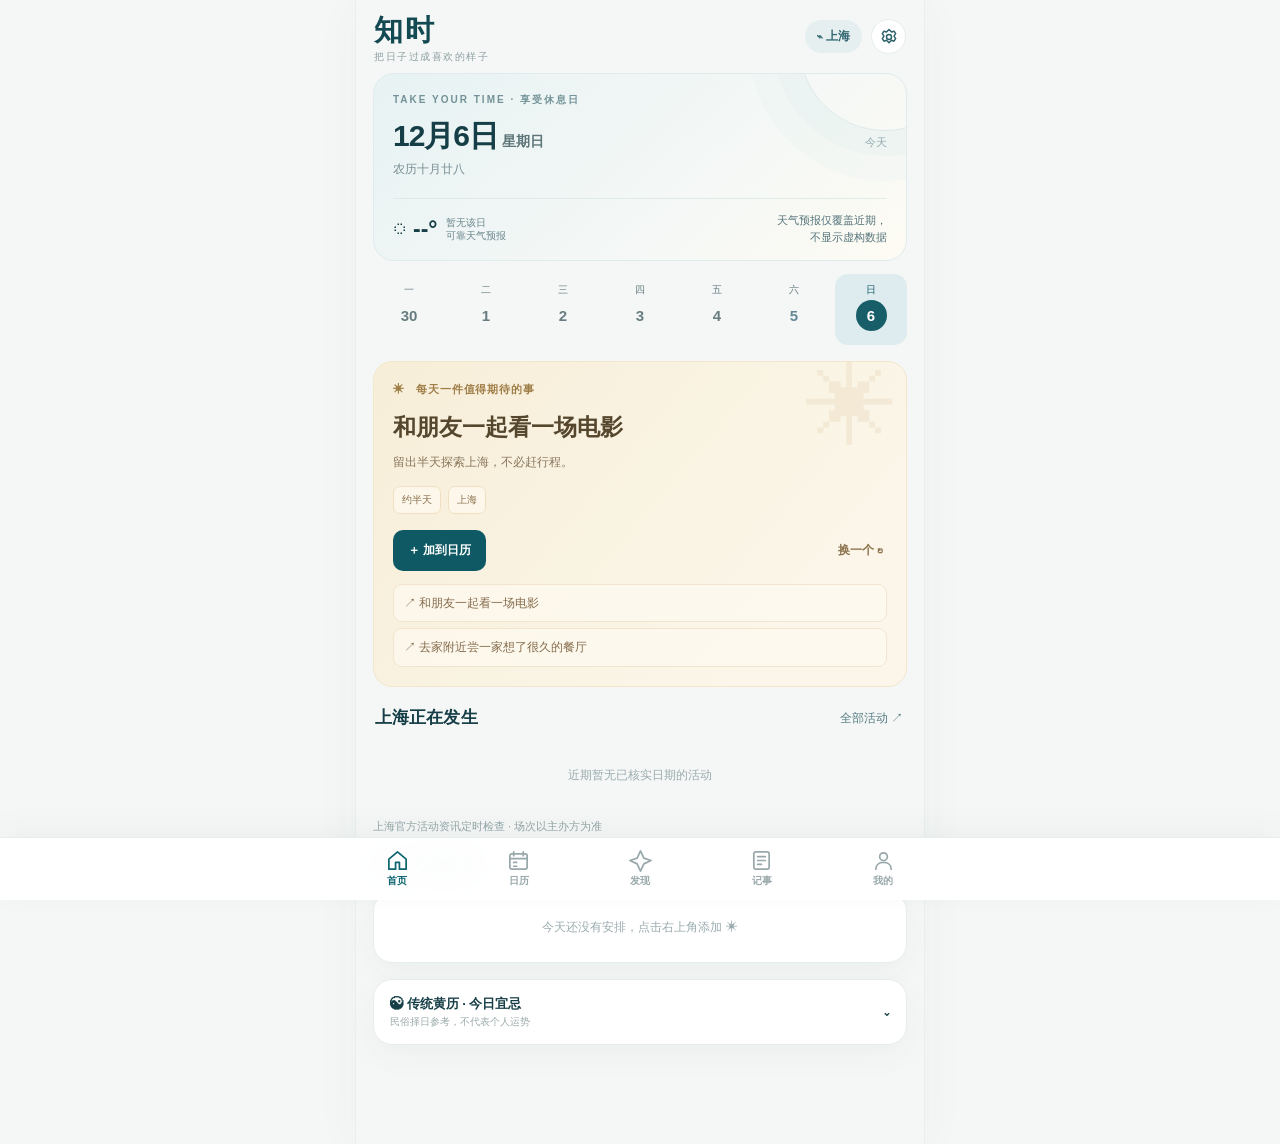
==== site/app.html @ 6d143d43 "feat: launch mobile-first ZhiShi PWA with icon, tabs and Xiaohongshu entry" ====
<!doctype html>
<html lang="zh-CN"><head>
<meta charset="UTF-8"><meta name="viewport" content="width=device-width,initial-scale=1,viewport-fit=cover">
<meta name="theme-color" content="#f5f7f6"><meta name="apple-mobile-web-app-capable" content="yes"><meta name="apple-mobile-web-app-status-bar-style" content="default">
<link rel="manifest" href="/manifest.webmanifest"><link rel="apple-touch-icon" href="/apple-touch-icon.png">
<title>知时 · 上海生活日历</title>
<style>
:root{--ink:#163e46;--sub:#60757a;--mute:#95a5a8;--page:#f5f7f6;--paper:#fff;--primary:#0e5963;--border:#e6eded;--blue:#edf4f6;--blue2:#c9e0e5;--mint:#eaf4ee;--sun:#f8efd7;--brown:#82623a;--shadow:0 10px 32px rgba(27,64,66,.045);--safe:env(safe-area-inset-bottom,0px)}
*{box-sizing:border-box}body{margin:0;background:var(--page);color:var(--ink);font:14px/1.56 -apple-system,BlinkMacSystemFont,"PingFang SC","Noto Sans CJK SC","Microsoft YaHei",sans-serif;-webkit-font-smoothing:antialiased}button,input,select,textarea{font:inherit}button{cursor:pointer}button:focus-visible,input:focus-visible,select:focus-visible{outline:2px solid #5babb4;outline-offset:3px}a{color:inherit}img{display:block;max-width:100%}.app{max-width:570px;margin:0 auto;min-height:100dvh;padding:0 17px calc(99px + var(--safe));background:var(--page)}.header{height:73px;display:flex;justify-content:space-between;align-items:center;padding:0 1px}.brand{font-family:"Songti SC","Noto Serif SC",serif;font-weight:800;font-size:29px;letter-spacing:2px;color:#134952}.tagline{color:#8b9ea0;font-size:10px;letter-spacing:1.5px;margin-top:-4px}.header-actions{display:flex;align-items:center;gap:9px}.location{background:#e6eff0;color:#316671;font-size:12px;font-weight:700;padding:7px 12px;border-radius:50px}.circle{border:1px solid var(--border);background:white;width:35px;height:35px;display:grid;place-items:center;border-radius:50%;color:#2f626b}.circle svg,.nav-item svg,.icon{width:20px;height:20px;stroke:currentColor;stroke-width:1.8;fill:none;stroke-linecap:round;stroke-linejoin:round}.screen{display:none;animation:fade .17s ease}.screen.active{display:block}@keyframes fade{from{opacity:.55;transform:translateY(4px)}to{opacity:1;transform:translateY(0)}}.section{margin-top:16px}.section-title{display:flex;justify-content:space-between;align-items:center;margin:0 2px 11px;gap:10px}.section-title h2{font-size:17px;font-weight:780;letter-spacing:.1px;margin:0}.more{border:0;background:none;color:#557c83;font-size:12px;padding:6px 2px}.card{background:var(--paper);border:1px solid var(--border);border-radius:19px;box-shadow:var(--shadow)}.intro{padding:18px 19px 14px;position:relative;overflow:hidden;background:linear-gradient(138deg,#e7f2f3,#f5f8f6 62%,#fdfbf3);border:1px solid #dfebec;border-radius:21px}.intro:before{content:'';position:absolute;width:170px;height:170px;border-radius:50%;border:1px solid #c7dde08e;right:-65px;top:-115px;box-shadow:0 0 0 25px #cfe2e329,0 0 0 50px #e0ebea38;pointer-events:none}.eyebrow{font-size:10px;letter-spacing:2px;font-weight:760;color:#729297}.date-row{display:flex;gap:12px;align-items:baseline;justify-content:space-between;margin-top:5px}.date-large{font-size:30px;letter-spacing:-1px;font-weight:790}.weekday{font-size:14px;color:#5d7579;font-weight:600}.today-flag{font-size:11px;color:#6d8791;white-space:nowrap}.lunar{color:#788e94;font-size:12px;margin-top:1px}.intro-bottom{display:flex;justify-content:space-between;align-items:center;gap:10px;margin-top:19px;padding-top:13px;border-top:1px solid #cfdee086}.weather{display:flex;gap:8px;align-items:center}.weather-icon{font-size:24px;line-height:1}.weather-number{font-size:23px;font-weight:780;line-height:1.1}.weather-meta{font-size:10px;color:#69858b;line-height:1.35}.weather-loading{color:#759199;font-size:12px}.c-note{font-size:11px;color:#55747b;text-align:right;max-width:120px}.mini-week{display:grid;grid-template-columns:repeat(7,minmax(0,1fr));gap:5px;margin-top:13px}.mini-day{background:none;border:0;padding:8px 2px;border-radius:13px;min-width:0;display:flex;align-items:center;flex-direction:column;gap:2px;color:#677d81}.mini-day span{font-size:10px}.mini-day b{font-size:15px;font-weight:650;width:31px;height:31px;display:grid;place-items:center;border-radius:50%}.mini-day i{width:4px;height:4px;background:transparent;border-radius:50%}.mini-day.rest b{color:#648897}.mini-day.has-memo i{background:#d9a769}.mini-day.on{background:#dfecef;color:#175e69}.mini-day.on b{color:white;background:#175e69}.mini-day.work b{box-shadow:inset 0 -3px #a8c6aa}.joy{background:linear-gradient(130deg,#f7eed8,#fbf6e9 78%);border:1px solid #f3e6cb;padding:19px;border-radius:19px;position:relative;overflow:hidden}.joy:after{content:'✳';position:absolute;top:-26px;right:8px;font-size:92px;color:#e5d4b658;pointer-events:none}.joy-eyebrow{display:flex;gap:7px;align-items:center;color:#9f7d47;font-weight:750;font-size:11px;letter-spacing:.8px}.joy h2{font-family:"Songti SC","Noto Serif SC",serif;font-size:23px;line-height:1.42;margin:14px 10px 7px 0;color:#55462e;position:relative;z-index:1}.joy p{color:#89765c;margin:0;line-height:1.8;font-size:12px;position:relative;z-index:1}.chips{display:flex;gap:7px;flex-wrap:wrap;margin-top:13px}.chip{font-size:10px;background:#fffaf1bd;border:1px solid #f2dfbf;color:#887049;padding:5px 8px;border-radius:7px}.joy-actions{display:flex;gap:10px;align-items:center;justify-content:space-between;margin-top:16px}.primary{background:var(--primary);color:white;font-size:12px;font-weight:700;border:0;border-radius:10px;padding:11px 15px}.text-btn{border:0;background:none;color:#8c724d;font-size:12px;font-weight:650;padding:10px 4px}.alt-list{display:grid;gap:6px;margin-top:13px}.alt-btn{width:100%;text-align:left;background:#fffaf1a9;color:#846c4c;border:1px solid #f2e5d0;border-radius:9px;padding:9px 10px;font-size:12px}.activity-inline{display:grid;gap:10px}.activity-card{background:#fff;border:1px solid var(--border);border-radius:15px;overflow:hidden;display:flex;gap:12px;min-height:124px;padding:11px;box-shadow:var(--shadow)}.activity-art{width:112px;min-height:116px;flex:none;border-radius:11px;overflow:hidden;display:flex;flex-direction:column;justify-content:space-between;padding:10px;color:white;position:relative;background:#377680}.activity-art:before{content:'';position:absolute;border-radius:50%;width:116px;height:116px;border:1px solid #ffffff3d;right:-52px;bottom:-53px;box-shadow:0 0 0 22px #ffffff13}.activity-art.live{background:#866e80}.activity-art.park{background:#5c8f7a}.activity-art.show{background:#6679a0}.activity-art.landmark{background:#687e89}.activity-art img{position:absolute;width:100%;height:100%;left:0;top:0;object-fit:cover}.art-icon,.art-caption{position:relative;z-index:1}.art-icon{font-size:25px}.art-caption{font-size:10px;line-height:1.3;font-weight:700;letter-spacing:.8px}.activity-content{min-width:0;flex:1;display:flex;flex-direction:column;gap:2px}.small-type{font-size:10px;font-weight:700;color:#4a8585}.activity-content h3{margin:3px 0;font-size:13px;line-height:1.43;font-weight:760;display:-webkit-box;-webkit-line-clamp:2;-webkit-box-orient:vertical;overflow:hidden}.activity-content p{margin:0;font-size:10.5px;color:#92a0a3}.act-links{display:flex;gap:6px;flex-wrap:wrap;margin-top:auto;padding-top:7px}.act-links a,.act-links button{font-size:10px;border-radius:7px;padding:5px 7px;background:#eef4f5;color:#3e747e;text-decoration:none;border:0;font-weight:650}.act-links a.xhs{background:#fff0ed;color:#aa665b}.act-links button.add{background:#e7f1e9;color:#426d52}.quiet{color:#98a7aa;font-size:11px;line-height:1.65}.todo-row{display:flex;gap:11px;align-items:center;border-bottom:1px solid #f0f2f1;padding:12px 0}.todo-row:last-child{border-bottom:0}.check{width:21px;height:21px;border:1px solid #c6d9dc;border-radius:7px;background:white;display:grid;place-items:center;color:white;flex:none}.check.checked{background:#1b7376;border-color:#1b7376}.todo-main{flex:1;min-width:0}.todo-main strong{font-size:13px;font-weight:660;display:block}.todo-main .done{text-decoration:line-through;color:#a4b0af}.todo-main small{font-size:11px;color:#9dacad}.delete{border:none;background:transparent;color:#a9b6b9;font-size:18px;padding:4px}.todo-box{padding:4px 16px}.empty{font-size:12px;color:#9aabae;text-align:center;padding:21px 8px}.tiny-foot{font-size:11px;color:#94a5a7;margin:12px 0 3px}.almanac{padding:14px 16px}.almanac summary{list-style:none;cursor:pointer;font-size:13px;font-weight:700;display:flex;align-items:center;justify-content:space-between}.almanac summary::-webkit-details-marker{display:none}.almanac small{display:block;font-size:10px;color:#9caaaa;font-weight:400}.almanac-body{padding-top:13px;border-top:1px solid #eaf0ee;margin-top:12px}.almanac-grid{display:grid;grid-template-columns:1fr 1fr;gap:9px}.almanac-cell{padding:12px;background:#edf4ee;border-radius:11px;min-width:0}.almanac-cell.avoid{background:#f4f2ef}.almanac-cell b{font-size:12px}.almanac-cell p{font-size:11px;line-height:1.7;margin:6px 0 0}.page-title{font-size:25px;font-weight:800;margin:13px 2px 3px;letter-spacing:-.8px}.page-sub{font-size:12px;color:#91a4a6;margin:0 2px 18px}.month-tools{display:flex;align-items:center;justify-content:space-between;padding:17px}.month-tools strong{font-size:18px}.arrow-group{display:flex;gap:8px}.soft-btn{border:1px solid #deeaeb;background:#f3f8f8;color:#547b82;padding:8px 12px;border-radius:9px}.week-labels,.month-days{display:grid;grid-template-columns:repeat(7,minmax(0,1fr));gap:5px}.week-labels{padding:4px 13px 8px}.week-labels span{text-align:center;color:#a4b4b5;font-size:11px}.month-days{padding:4px 12px 15px}.month-day{border:0;min-width:0;min-height:66px;border-radius:10px;background:#f8faf9;padding:5px 0 6px;text-align:center;color:#4b6b70;display:flex;align-items:center;flex-direction:column;gap:2px;position:relative}.month-day.muted{opacity:.3}.month-day.rest{background:#eaf1f4}.month-day.work{background:#eaf4eb}.month-day.today{box-shadow:inset 0 0 0 1.5px #5ca0a4}.month-day.selected{background:#205f6b;color:white}.month-day b{font-weight:740;font-size:15px}.month-day small{font-size:8px;max-width:100%;overflow:hidden;white-space:nowrap;text-overflow:ellipsis;padding:0 2px}.month-day i{position:absolute;bottom:3px;height:3px;width:17px;border-radius:4px;background:transparent}.month-day.has-memo i{background:#e2ac65}.month-day.rest i:not(.has-memo i){background:#a6cbd6}.month-day.work i:not(.has-memo i){background:#abd3b1}.month-day em{font-style:normal;position:absolute;right:4px;top:3px;font-size:7px;font-weight:780;color:#7e9aa1}.month-day.selected em{color:white}.date-details{padding:16px}.date-details h3{margin:0 0 4px;font-size:17px}.date-details p{font-size:11px;color:#8fa0a4;margin:0}.filters{display:flex;gap:7px;overflow-x:auto;scrollbar-width:none;margin:13px -17px 15px;padding:0 17px}.filters::-webkit-scrollbar{display:none}.filter{white-space:nowrap;border:1px solid #e4eded;background:white;color:#7b9599;border-radius:50px;padding:8px 13px;font-size:12px}.filter.active{background:#175b66;border-color:#175b66;color:white}.searchbox{height:43px;background:white;border:1px solid var(--border);border-radius:12px;display:flex;align-items:center;gap:8px;padding:0 13px;color:#9aabad}.searchbox input{width:100%;border:none;outline:none;background:transparent;color:#24434b;font-size:13px}.control-row{display:flex;gap:7px;margin-top:12px}.control-row select{padding:9px;border:1px solid #e0ebed;border-radius:9px;background:white;color:#56747a;font-size:12px}.group-month{margin:21px 0 8px;font-size:12px;font-weight:750;color:#7e949a}.settings-card{padding:16px 18px;margin-top:12px}.settings-card h3{font-size:14px;margin:0 0 11px}.settings-card p{font-size:12px;color:#81979a;line-height:1.8}.field{display:block;font-size:12px;font-weight:650;margin:14px 0 7px}.input{width:100%;padding:12px 13px;background:#f8faf9;border:1px solid #e0e9e8;border-radius:10px;color:#234e57}.settings-actions{display:flex;gap:10px;flex-wrap:wrap;margin-top:14px}.secondary{background:#edf3f3;border:1px solid #dce8e8;color:#527882;border-radius:9px;padding:9px 12px;font-size:12px}.navbar{position:fixed;bottom:0;left:0;right:0;background:#fffffff2;border-top:1px solid #e5eded;backdrop-filter:blur(17px);padding:7px max(14px,calc((100vw - 570px)/2 + 15px)) calc(7px + var(--safe));display:flex;align-items:center;justify-content:space-between;z-index:15;box-shadow:0 -8px 32px #22484e0b}.nav-item{border:0;background:none;color:#99a8aa;display:flex;flex-direction:column;align-items:center;gap:1px;min-width:54px;padding:4px 2px;font-size:10px;font-weight:600}.nav-item svg{width:23px;height:23px}.nav-item.active{color:#0e6570}.fab{border:0;color:white;background:#155e69;border-radius:13px;padding:10px 14px;font-weight:650;font-size:12px}.backdrop{position:fixed;inset:0;background:#0e303654;z-index:30;display:none;align-items:flex-end;justify-content:center}.backdrop.open{display:flex}.dialog{width:min(570px,100%);max-height:92dvh;overflow:auto;background:#fff;border-radius:25px 25px 0 0;padding:19px 22px calc(25px + var(--safe));box-shadow:0 -15px 40px #11373d24}.dialog h3{margin:0;font-size:19px}.dialog-top{display:flex;justify-content:space-between;align-items:center}.dialog-top button{font-size:22px;border:0;background:none;color:#7a9499}.dialog textarea{resize:vertical;min-height:75px}.category-options{display:flex;gap:7px;flex-wrap:wrap}.category{border:1px solid #e3ebeb;background:#f5f9f9;color:#6a858a;border-radius:9px;padding:8px 10px;font-size:11px}.category.selected{background:#195e69;color:white;border-color:#195e69}.toast{position:fixed;bottom:calc(82px + var(--safe));left:50%;transform:translate(-50%,14px);background:#154f58;color:white;font-size:12px;padding:10px 15px;border-radius:100px;opacity:0;transition:.2s;z-index:40;max-width:90%;text-align:center;pointer-events:none}.toast.show{transform:translate(-50%,0);opacity:1}.hidden{display:none!important}@media(min-width:720px){.app{border-left:1px solid #e9eeee;border-right:1px solid #e9eeee;box-shadow:0 4px 45px #1a50550a}}
</style></head><body>
<div class="app">
<header class="header"><div><div class="brand">知时</div><div class="tagline">把日子过成喜欢的样子</div></div><div class="header-actions"><span class="location">⌁ 上海</span><button class="circle" id="settingsShortcut" aria-label="设置"><svg viewBox="0 0 24 24"><circle cx="12" cy="12" r="3"/><path d="M4 8l2-3 3 1 3-3 3 3 3-1 2 3-2 3 2 3-2 3-3-1-3 3-3-3-3 1-2-3 2-3z"/></svg></button></div></header>
<section class="screen active" id="screen-home">
<div class="intro"><div class="eyebrow" id="homeGreeting">SHANGHAI · TODAY</div><div class="date-row"><div><span class="date-large" id="homeDate">10月14日</span> <span class="weekday" id="homeWeekday">星期三</span></div><span class="today-flag" id="homeDateFlag">今天</span></div><div class="lunar" id="homeLunar">农历 · 节气</div><div class="intro-bottom"><div class="weather"><span class="weather-icon" id="weatherIcon">◌</span><span class="weather-number" id="weatherTemp">--°</span><span class="weather-meta" id="weatherDesc">正在获取<br>上海天气</span></div><span class="c-note" id="weatherAdvice">根据天气安排今天的小期待</span></div></div>
<div class="mini-week" id="miniWeek"></div>
<section class="section"><div class="joy"><div class="joy-eyebrow">✳ &nbsp; 每天一件值得期待的事</div><h2 id="ideaTitle">今天做一点不一样的事</h2><p id="ideaDesc">上海每天都有新鲜的生活灵感。</p><div class="chips"><span class="chip" id="ideaDuration">约1小时</span><span class="chip" id="ideaPlace">上海</span></div><div class="joy-actions"><button class="primary" id="addIdea">＋ 加到日历</button><button class="text-btn" id="rotateIdea">换一个 ↻</button></div><div class="alt-list" id="altIdeas"></div></div></section>
<section class="section"><div class="section-title"><h2>上海正在发生</h2><button class="more" data-goto="events">全部活动 ↗</button></div><div class="activity-inline" id="homeEvents"><div class="empty">活动读取中…</div></div><p class="tiny-foot" id="activityFreshness">真实活动以主办方最新公告为准</p></section>
<section class="section"><div class="section-title"><h2>这一天的安排</h2><button class="more" id="homeAddMemo">＋ 添加</button></div><div class="card todo-box" id="homeMemos"></div></section>
<section class="section"><details class="card almanac"><summary><span>☯ 传统黄历 · 今日宜忌 <small>民俗择日参考，不代表个人运势</small></span><span>⌄</span></summary><div id="homeAlmanac" class="almanac-body"></div></details></section>
</section>
<section class="screen" id="screen-calendar"><h1 class="page-title">生活月历</h1><p class="page-sub">中国农历 · 二十四节气 · 法定假日与补班</p><div class="card"><div class="month-tools"><strong id="monthTitle">2026年10月</strong><div class="arrow-group"><button class="soft-btn" id="prevMonth">‹</button><button class="soft-btn" id="currentMonth">今天</button><button class="soft-btn" id="nextMonth">›</button></div></div><div class="week-labels"><span>一</span><span>二</span><span>三</span><span>四</span><span>五</span><span>六</span><span>日</span></div><div class="month-days" id="monthDays"></div><div style="display:flex;gap:13px;padding:0 17px 15px;font-size:10px;color:#819ba0"><span>◼ 浅蓝 · 休息日</span><span>◼ 浅绿 · 补班</span><span>● 备忘</span></div></div><div class="card date-details section" id="selectedDetails"></div></section>
<section class="screen" id="screen-events"><h1 class="page-title">上海活动</h1><p class="page-sub">演出 · 展览 · 市集 · 公园 · 迪士尼 · 城市新鲜事</p><label class="searchbox"><svg class="icon" viewBox="0 0 24 24"><circle cx="11" cy="11" r="7"/><path d="m16 16 5 5"/></svg><input type="search" id="eventSearch" placeholder="搜索活动、场馆、区域"></label><div class="control-row"><select id="eventPeriod" aria-label="时间范围"><option value="upcoming">正在进行与即将开始</option><option value="month">选中月份</option><option value="all">所有已收录</option></select></div><div class="filters" id="eventFilters"></div><p class="quiet" id="eventCount"></p><div class="activity-inline" id="eventsList"></div><section class="section"><div class="section-title"><h2>上海官方活动资讯</h2><span class="quiet" id="feedTime">定时更新</span></div><p class="quiet">官方新闻是活动线索，不代表已经核实场次、开放时间或有票。</p><div class="card todo-box" id="officialLeads"></div></section></section>
<section class="screen" id="screen-notes"><h1 class="page-title">我的记事</h1><p class="page-sub">工作与生活，每一天都可以被认真记录</p><div style="display:flex;justify-content:flex-end"><button class="fab" id="noteAdd">＋ 新建备忘</button></div><div id="allNotes"></div></section>
<section class="screen" id="screen-me"><h1 class="page-title">我的知时</h1><p class="page-sub">生活偏好与私人资料仅留在这台设备</p><div class="card settings-card"><h3>个人日历</h3><p>默认上海时间。生日与备忘仅保存在当前 Web App，不会公开到 GitHub。</p><label class="field" for="birthInput">公历生日（可选）</label><input class="input" id="birthInput" type="date"><button class="secondary" id="saveBirthday" style="margin-top:12px">保存生日</button></div><div class="card settings-card"><h3>备份与恢复</h3><p>手机更换、重装 App 前请导出备忘。网页版与桌面 Web App 的本机存储可能相互独立。</p><div class="settings-actions"><button class="secondary" id="exportNotes">导出个人备份</button><button class="secondary" id="importNotesBtn">导入备份</button><input type="file" id="importNotes" accept="application/json,.json" hidden></div></div><div class="card settings-card"><h3>关于活动来源</h3><p>官方信息保持原始来源链接。小红书提供笔记直达（有已核实 URL 时）或对应关键词搜索。自动采集的官方资讯仍需核实演出场次。</p><a href="/" style="font-size:12px;color:#467b82">查看电脑端完整日历 ↗</a></div><div class="card settings-card"><h3>安装与更新</h3><p>这是已经部署的 PWA 应用。发布新版本后会自动使用新版资源；如果桌面图标还是旧的，请移除旧图标并重新添加主屏幕。</p></div></section>
</div>
<nav class="navbar" aria-label="应用底部导航"><button class="nav-item active" data-tab="home"><svg viewBox="0 0 24 24"><path d="M3 10.5 12 3l9 7.5V21h-7v-7h-4v7H3z"/></svg>首页</button><button class="nav-item" data-tab="calendar"><svg viewBox="0 0 24 24"><rect x="3" y="5" width="18" height="16" rx="2"/><path d="M7 3v4M17 3v4M3 10h18M7 14h3M7 18h3"/></svg>日历</button><button class="nav-item" data-tab="events"><svg viewBox="0 0 24 24"><path d="m12 2 3.5 7.5L23 12l-7.5 3.5L12 23l-3.5-7.5L1 12l7.5-2.5z"/></svg>发现</button><button class="nav-item" data-tab="notes"><svg viewBox="0 0 24 24"><rect x="4" y="3" width="16" height="18" rx="2"/><path d="M8 8h8M8 12h8M8 16h4"/></svg>记事</button><button class="nav-item" data-tab="me"><svg viewBox="0 0 24 24"><circle cx="12" cy="8" r="4"/><path d="M4 21c0-4 3-7 8-7s8 3 8 7"/></svg>我的</button></nav>
<div class="backdrop" id="memoBackdrop"><div class="dialog" role="dialog" aria-modal="true" aria-labelledby="memoHeading"><div class="dialog-top"><h3 id="memoHeading">为这一天做个记录</h3><button id="closeMemo" aria-label="关闭">×</button></div><form id="memoForm"><label class="field">日期</label><input class="input" id="memoDate" type="date" required><label class="field">备忘内容</label><input class="input" id="memoTitle" required maxlength="80" placeholder="比如：周末去看展"><label class="field">时间（可选）</label><input class="input" id="memoTime" type="time"><label class="field">备注（可选）</label><textarea class="input" id="memoDetail" maxlength="320" placeholder="地点、想提醒自己的事情……"></textarea><label class="field">分类颜色</label><div class="category-options" id="memoCats"></div><button class="primary" type="submit" style="width:100%;margin-top:18px">保存备忘</button></form></div></div>
<div class="toast" id="toast" role="status" aria-live="polite"></div>
<script>
'use strict';
const $=id=>document.getElementById(id), LS_KEY='zhishi-shanghai-calendar-v2',PROFILE_KEY='zhishi-shanghai-profile-v1';
const SH=()=>new Intl.DateTimeFormat('en-CA',{timeZone:'Asia/Shanghai',year:'numeric',month:'2-digit',day:'2-digit'}).format(new Date());
function nowISO(){const p=new Intl.DateTimeFormat('en-GB',{timeZone:'Asia/Shanghai',year:'numeric',month:'2-digit',day:'2-digit'}).formatToParts(new Date());let f=t=>p.find(x=>x.type===t)?.value;return `${f('year')}-${f('month')}-${f('day')}`}
const TODAY=nowISO();let selected=TODAY, month=selected.slice(0,7),tab='home';let memoCategory='life',ideaVariant=0,evtFilter='全部';let events=[],official=[],ideas=[],weatherDays={};
const getStore=(k,d)=>{try{return JSON.parse(localStorage.getItem(k)||'null')??d}catch{return d}};
let memos=getStore(LS_KEY,getStore('zhishi-shanghai-calendar-v1',[]));if(!Array.isArray(memos))memos=[];let profile=getStore(PROFILE_KEY,{birthday:''});
const pad=n=>String(n).padStart(2,'0'),parts=s=>s.split('-').map(Number),getDate=s=>new Date(s+'T12:00:00+08:00'),add=(s,n)=>{let [y,m,d]=parts(s),dt=new Date(Date.UTC(y,m-1,d+n));return `${dt.getUTCFullYear()}-${pad(dt.getUTCMonth()+1)}-${pad(dt.getUTCDate())}`},dow=s=>getDate(s).getUTCDay(),monday=s=>(dow(s)+6)%7;
const days=['日','一','二','三','四','五','六'],lunarFmt=new Intl.DateTimeFormat('zh-CN-u-ca-chinese',{month:'long',day:'numeric',timeZone:'Asia/Shanghai'});
function lunar(s){const pts=lunarFmt.formatToParts(getDate(s)),mo=pts.find(p=>p.type==='month')?.value||'',day=Number(pts.find(p=>p.type==='day')?.value||1);const c=['','一','二','三','四','五','六','七','八','九','十'];const label=day===1?mo:day<=10?'初'+c[day]:day<20?'十'+c[day-10]:day===20?'二十':day<30?'廿'+c[day-20]:'三十';return {mo,day,label,full:mo+(day<=10?'初'+c[day]:day<20?'十'+c[day-10]:day===20?'二十':day<30?'廿'+c[day-20]:'三十')}}
const terms=['小寒','大寒','立春','雨水','惊蛰','春分','清明','谷雨','立夏','小满','芒种','夏至','小暑','大暑','立秋','处暑','白露','秋分','寒露','霜降','立冬','小雪','大雪','冬至'];
const termDays=['01-05','01-20','02-04','02-18','03-05','03-20','04-05','04-20','05-05','05-21','06-05','06-21','07-07','07-23','08-07','08-23','09-07','09-23','10-08','10-23','11-07','11-22','12-07','12-22'];
const termMap=Object.fromEntries(termDays.map((d,i)=>['2026-'+d,terms[i]]));
const holidayGroups=[['元旦','2026-01-01','2026-01-03',['2026-01-04']],['春节','2026-02-15','2026-02-23',['2026-02-14','2026-02-28']],['清明','2026-04-04','2026-04-06',[]],['劳动节','2026-05-01','2026-05-05',['2026-05-09']],['端午','2026-06-19','2026-06-21',[]],['中秋','2026-09-25','2026-09-27',[]],['国庆','2026-10-01','2026-10-07',['2026-09-20','2026-10-10']]];
const holiday={};for(const [name,start,end,works] of holidayGroups){for(let i=start;i<=end;i=add(i,1))holiday[i]={kind:'休',name};for(const i of works)holiday[i]={kind:'班',name};}
function isRest(s){return holiday[s]?.kind!=='班'&&(!!holiday[s]||[0,6].includes(dow(s)))}
function dayLabel(s){const l=lunar(s);return termMap[s]||holiday[s]?.name||(l.mo==='正月'&&l.day===1?'春节':l.mo==='八月'&&l.day===15?'中秋':l.mo==='九月'&&l.day===9?'重阳':l.label)}
function tip(s){let h=holiday[s];return h?(h.kind==='班'?'调休上班 · '+h.name:'放假 · '+h.name):isRest(s)?'周末休息':'普通工作日'}
const cats={work:['工作','#6e9eb7'],life:['生活','#76a39f'],fun:['活动','#d3a262'],health:['健康','#9f9ac6'],family:['纪念','#bb879f'],important:['重要','#997b67']};
function save(){try{localStorage.setItem(LS_KEY,JSON.stringify(memos))}catch{toast('本机无法保存，请检查存储权限')}}
function toast(s){let t=$('toast');t.textContent=s;t.classList.add('show');clearTimeout(toast.timer);toast.timer=setTimeout(()=>t.classList.remove('show'),2400)}
function renderDayIntro(){const [y,m,d]=parts(selected),l=lunar(selected);$('homeDate').textContent=`${m}月${d}日`;$('homeWeekday').textContent='星期'+days[dow(selected)];$('homeDateFlag').textContent=selected===TODAY?'今天':tip(selected);$('homeLunar').textContent=`农历${l.full}${termMap[selected]?' · '+termMap[selected]:''}`;$('homeGreeting').textContent=isRest(selected)?'TAKE YOUR TIME · 享受休息日':'SHANGHAI · 每日生活';let wd=weatherDays[selected];if(wd){$('weatherIcon').textContent=wd.rain>65?'☂':wd.code>=51?'☁':wd.code<=3?'☀':'☁';$('weatherTemp').textContent=wd.hi+'°';$('weatherDesc').innerHTML=`${wd.label}<br>${wd.lo}°–${wd.hi}° · 降雨${wd.rain}%`;$('weatherAdvice').textContent=wd.rain>=60?'降雨概率较高，优先室内活动':'天气适宜时，可以安排一段城市漫步';}else{$('weatherIcon').textContent='◌';$('weatherTemp').textContent='--°';$('weatherDesc').innerHTML='暂无该日<br>可靠天气预报';$('weatherAdvice').textContent='天气预报仅覆盖近期，不显示虚构数据';}}
function renderMiniWeek(){const start=add(selected,-monday(selected));$('miniWeek').replaceChildren(...Array.from({length:7},(_,i)=>{let date=add(start,i),button=document.createElement('button');button.className='mini-day'+(isRest(date)?' rest':'')+(holiday[date]?.kind==='班'?' work':'')+(date===selected?' on':'')+(memos.some(m=>m.date===date)?' has-memo':'');button.innerHTML=`<span>${['一','二','三','四','五','六','日'][i]}</span><b>${Number(date.slice(8))}</b><i></i>`;button.addEventListener('click',()=>choose(date));return button}));}
const fallback=['下班换条路，去附近逛一家新书店','选一家适合聊天的小店，认真吃一顿晚餐','安排一场附近正在展出的文化小展','用一小时学一道时令家常菜','找个晴好的午后逛一逛公园','和朋友一起看一场电影','去家附近尝一家想了很久的餐厅'];
function pickIdeas(){let n=Number(selected.slice(8))-1, item=selected.slice(0,7)==='2026-10'&&ideas[n]?ideas[n]:null;return [item||{title:fallback[n%fallback.length],desc:isRest(selected)?'留出半天探索上海，不必赶行程。':'下班后留出45–90分钟，做件真正想做的事。',place:isRest(selected)?'上海':'通勤沿线',duration:isRest(selected)?'约半天':'约60分钟',type:'生活灵感'},...fallback.slice(n%fallback.length).concat(fallback).filter(s=>s!==item?.title).slice(0,2).map(s=>({title:s,desc:'在平常的生活里，给自己留一点值得期待的体验。',place:isRest(selected)?'上海':'家或公司附近',duration:isRest(selected)?'约半天':'约60分钟',type:'生活灵感'}))]}
function chosenIdea(){return pickIdeas()[Math.min(ideaVariant,2)]}
function renderIdea(){const item=chosenIdea();$('ideaTitle').textContent=item.title;$('ideaDesc').textContent=item.desc;$('ideaDuration').textContent=item.duration;$('ideaPlace').textContent=item.place;const list=$('altIdeas');list.replaceChildren(...pickIdeas().map((a,i)=>{const b=document.createElement('button');b.className='alt-btn'+(ideaVariant===i?' hidden':'');b.textContent='↗ '+a.title;b.onclick=()=>{ideaVariant=i;renderIdea()};return b}));}
function validUrl(raw,hosts){try{let u=new URL(raw);return u.protocol==='https:'&&hosts.some(h=>u.hostname===h||u.hostname.endsWith('.'+h))?u.href:null}catch{return null}}
function xhsFor(e){const verified=validUrl(e.xiaohongshuUrl||'',['xiaohongshu.com','xhslink.com']);return verified?{url:verified,label:'查看小红书笔记'}:{url:'https://www.xiaohongshu.com/search_result?keyword='+encodeURIComponent(e.title+' 上海'),label:'小红书搜笔记'};}
function upcoming(list,limit){const date=selected<TODAY?TODAY:selected;return [...list].filter(x=>x.end==null||x.end>=date).sort((a,b)=>{const aActive=a.start&&a.start<=date&&a.end>=date,bActive=b.start&&b.start<=date&&b.end>=date;if(aActive!==bActive)return aActive?-1:1;return (a.start||'9999').localeCompare(b.start||'9999')}).slice(0,limit)}
function eventEl(item){let node=document.createElement('article');node.className='activity-card';let art=document.createElement('div');art.className='activity-art '+(/公园|花展/.test(item.kind)?'park':/舞剧|音乐剧|音乐会/.test(item.kind)?'show':/景点|迪士尼|巡游/.test(item.kind)?'landmark':'live');let allowedImg=validUrl(item.imageUrl||'',['whlyj.sh.gov.cn','shanghai.gov.cn','shanghaidisneyresort.com','shanghaimuseum.cn']);if(allowedImg){let img=document.createElement('img');img.src=allowedImg;img.alt=item.title;img.loading='lazy';img.onerror=()=>img.remove();art.append(img);}let sym=document.createElement('span');sym.className='art-icon';sym.textContent=({公园:'✳',展览:'▧',音乐会:'♫',音乐剧:'♫',迪士尼:'✦',巡游:'✦',舞剧:'✳'})[item.kind]||'✧';let cap=document.createElement('span');cap.className='art-caption';cap.textContent=item.kind+' · 上海';art.append(sym,cap);let content=document.createElement('div');content.className='activity-content';let type=document.createElement('span');type.className='small-type';type.textContent=item.kind+' · '+(item.area||'上海');let title=document.createElement('h3');title.textContent=item.title;let time=document.createElement('p');time.textContent=(item.start?item.start.slice(5)+(item.end&&item.end!==item.start?' - '+item.end.slice(5):''):'常设 / 查询开放时间');let loc=document.createElement('p');loc.textContent='⌖ '+item.location;let links=document.createElement('div');links.className='act-links';let src=validUrl(item.source,['whlyj.sh.gov.cn','shanghai.gov.cn','shanghaidisneyresort.com','shanghaimuseum.cn','shcstheatre.com','shsymphony.cn','sina.cn','meet-in-shanghai.net']);if(src){let a=document.createElement('a');a.href=src;a.target='_blank';a.rel='noopener noreferrer';a.textContent='官方 / 来源 ↗';links.append(a)}let x=xhsFor(item),xlink=document.createElement('a');xlink.href=x.url;xlink.className='xhs';xlink.target='_blank';xlink.rel='noopener noreferrer';xlink.textContent=x.label+' ↗';links.append(xlink);let addBtn=document.createElement('button');addBtn.className='add';addBtn.textContent='＋收藏';addBtn.onclick=()=>{const date=item.start&&item.start>=TODAY?item.start:selected;pushMemo({title:item.title,date,detail:item.location+' · '+item.time,category:'fun'});toast('已加入 '+date+' 的日历')};links.append(addBtn);content.append(type,title,time,loc,links);node.append(art,content);return node}
function renderHomeEvents(){let data=upcoming(events,3);$('homeEvents').replaceChildren(...data.map(eventEl));if(!data.length)$('homeEvents').innerHTML='<div class="empty">近期暂无已核实日期的活动</div>'}
function renderMemosHome(){let list=memos.filter(x=>x.date===selected).sort((a,b)=>(a.time||'99:99').localeCompare(b.time||'99:99'));$('homeMemos').replaceChildren(...list.map(memoEl));if(!list.length)$('homeMemos').innerHTML='<div class="empty">今天还没有安排，点击右上角添加 ✳</div>'}
function memoEl(m){let row=document.createElement('div');row.className='todo-row';let chk=document.createElement('button');chk.className='check'+(m.done?' checked':'');chk.textContent=m.done?'✓':'';chk.onclick=()=>{m.done=!m.done;save();render()};let box=document.createElement('div');box.className='todo-main';let strong=document.createElement('strong');strong.textContent=m.title;strong.className=m.done?'done':'';let small=document.createElement('small');small.textContent=[m.time,cats[m.category]?.[0]||'生活',m.detail].filter(Boolean).join(' · ');box.append(strong,small);let del=document.createElement('button');del.className='delete';del.textContent='×';del.setAttribute('aria-label','删除 '+m.title);del.onclick=()=>{if(confirm('确定删除这条备忘吗？')){memos=memos.filter(x=>x.id!==m.id);save();render()}};row.append(chk,box,del);return row}
function jianchu(s){const B=Date.UTC(2026,9,12),p=parts(s),cur=Date.UTC(p[0],p[1]-1,p[2]);let delta=Math.round((cur-B)/86400000),cycle=((55+delta)%60+60)%60,heaven=['甲','乙','丙','丁','戊','己','庚','辛','壬','癸'],earth=['子','丑','寅','卯','辰','巳','午','未','申','酉','戌','亥'],jie=['建','除','满','平','定','执','破','危','成','收','开','闭'],g=[['出行','赴任','祈福'],['扫舍','沐浴','解除'],['祭祀','祈福','修造'],['修饰垣墙','平治道涂'],['嫁娶','订盟','交易'],['祭祀','捕捉','纳畜'],['破屋','坏垣','求医'],['祭祀','祈福','安床'],['开市','嫁娶','入宅'],['纳财','收纳','修整'],['开市','嫁娶','出行'],['闭藏','筑堤','整理']],v=[['安葬','动土'],['婚嫁','开市'],['远行','赴任'],['婚嫁','动土'],['诉讼','迁徙'],['开市','远行'],['嫁娶','开市'],['登高','远行'],['诉讼','争执'],['开市','安葬'],['安葬','破土'],['开市','嫁娶']];const branch=cycle%12;let monthBranch=10;const md=s.slice(5);if(md<'02-04')monthBranch=1;else if(md<'03-05')monthBranch=2;else if(md<'04-05')monthBranch=3;else if(md<'05-05')monthBranch=4;else if(md<'06-05')monthBranch=5;else if(md<'07-07')monthBranch=6;else if(md<'08-07')monthBranch=7;else if(md<'09-07')monthBranch=8;else if(md<'10-08')monthBranch=9;else if(md<'11-07')monthBranch=10;else if(md<'12-07')monthBranch=11;else monthBranch=0;let idx=(branch-monthBranch+12)%12;const verified=s==='2026-10-12';return {stem:heaven[cycle%10]+earth[branch],name:jie[idx],good:verified?['嫁娶','祭祀','作灶','纳财']:g[idx],avoid:verified?['安葬','开市','修坟','立碑']:v[idx],verified}}
function renderAlmanac(){let j=jianchu(selected);$('homeAlmanac').innerHTML=`<p class="quiet">${j.stem}日 · ${j.name}日 · ${j.verified?'公开黄历核对':'建除十二神通行民俗概览'}</p><div class="almanac-grid"><div class="almanac-cell"><b>宜</b><p>${j.good.join(' · ')}</p></div><div class="almanac-cell avoid"><b>忌</b><p>${j.avoid.join(' · ')}</p></div></div><p class="tiny-foot">${j.verified?'传统黄历条目':'不等同于当日完整黄历或个人八字测算'}</p>`}
function renderMonth(){let [y,m]=month.split('-').map(Number),first=`${y}-${pad(m)}-01`,count=new Date(Date.UTC(y,m,0)).getUTCDate(),offset=monday(first);$('monthTitle').textContent=y+'年'+m+'月';let nodes=[];for(let i=0;i<Math.ceil((count+offset)/7)*7;i++){let s=add(first,i-offset),outside=s.slice(0,7)!==month,b=document.createElement('button');b.className='month-day'+(outside?' muted':'')+(isRest(s)?' rest':'')+(holiday[s]?.kind==='班'?' work':'')+(s===TODAY?' today':'')+(s===selected?' selected':'')+(memos.some(x=>x.date===s)?' has-memo':'');let num=document.createElement('b');num.textContent=Number(s.slice(8));let sub=document.createElement('small');sub.textContent=dayLabel(s);let dot=document.createElement('i');b.append(num,sub,dot);if(holiday[s]){let badge=document.createElement('em');badge.textContent=holiday[s].kind;b.append(badge)}b.onclick=()=>{choose(s);if(s.slice(0,7)!==month)month=s.slice(0,7);renderMonth()};nodes.push(b)}$('monthDays').replaceChildren(...nodes);let d=$('selectedDetails'),l=lunar(selected);d.innerHTML=`<h3>${Number(selected.slice(5,7))}月${Number(selected.slice(8))}日 · 星期${days[dow(selected)]}</h3><p>农历${l.full} · ${tip(selected)}${termMap[selected]?' · '+termMap[selected]:''}</p><div class="settings-actions"><button class="secondary" id="selectedHome">查看当天推荐</button><button class="fab" id="selectedAdd">＋ 添加备忘</button></div>`;$('selectedHome').onclick=()=>go('home');$('selectedAdd').onclick=()=>openMemo(selected);}
function renderEvents(){const kw=$('eventSearch').value.trim().toLowerCase(),period=$('eventPeriod').value;let filtered=events.filter(e=>evtFilter==='全部'||e.kind===evtFilter).filter(e=>[e.title,e.location,e.area,e.kind].some(x=>String(x||'').toLowerCase().includes(kw)));if(period==='upcoming')filtered=filtered.filter(e=>!e.end||e.end>=TODAY);else if(period==='month')filtered=filtered.filter(e=>!e.start||!e.end||!(e.end<month+'-01'||e.start>month+'-31'));filtered.sort((a,b)=>(a.start||'9999').localeCompare(b.start||'9999'));$('eventCount').textContent=`已收录 ${filtered.length} 条 · 活动场次与票务请以主办方为准`;$('eventsList').replaceChildren(...filtered.map(eventEl));if(!filtered.length)$('eventsList').innerHTML='<div class="empty">没有符合条件的活动，换个筛选试试</div>';}
function renderFilters(){const kinds=['全部',...new Set(events.map(x=>x.kind))];$('eventFilters').replaceChildren(...kinds.map(k=>{let b=document.createElement('button');b.textContent=k;b.className='filter'+(k===evtFilter?' active':'');b.onclick=()=>{evtFilter=k;renderFilters();renderEvents()};return b}))}
function renderOfficial(){let p=$('officialLeads');p.replaceChildren(...official.slice(0,10).map(x=>{let a=document.createElement('a');a.href=x.url;a.target='_blank';a.rel='noopener noreferrer';a.style.cssText='display:block;text-decoration:none;border-bottom:1px solid #eef2f2;padding:12px 0;font-size:12px';a.textContent=x.title+' ↗';return a}));if(!official.length)p.innerHTML='<div class="empty">暂无最近更新的官方资讯</div>'}
function renderNotes(){let root=$('allNotes');root.textContent='';let groups={};for(const m of [...memos].sort((a,b)=>b.date.localeCompare(a.date))){(groups[m.date]??=[]).push(m)}for(const [day,arr] of Object.entries(groups)){let title=document.createElement('div');title.className='group-month';title.textContent=day;let box=document.createElement('div');box.className='card todo-box';box.append(...arr.map(memoEl));root.append(title,box)}if(!memos.length)root.innerHTML='<div class="card empty" style="margin-top:15px">还没有备忘。点击「新建备忘」记录生活。</div>'}
function render(){renderDayIntro();renderMiniWeek();renderIdea();renderHomeEvents();renderMemosHome();renderAlmanac();renderMonth();renderNotes()}
function choose(s){selected=s;month=s.slice(0,7);ideaVariant=0;render()}
function go(id){tab=id;document.querySelectorAll('.screen').forEach(el=>el.classList.toggle('active',el.id==='screen-'+id));document.querySelectorAll('.nav-item').forEach(el=>el.classList.toggle('active',el.dataset.tab===id));if(id==='events')renderEvents();if(id==='calendar')renderMonth();if(id==='notes')renderNotes();window.scrollTo({top:0,behavior:'instant'});}
function pushMemo(o){if(memos.some(x=>x.date===o.date&&x.title===o.title)){toast('已加入过这项安排');return}memos.push({id:String(Date.now())+Math.random().toString(36).slice(2),time:'',detail:'',category:'life',...o});save();render()}
function openMemo(date=selected){$('memoDate').value=date;$('memoTitle').value='';$('memoTime').value='';$('memoDetail').value='';memoCategory='life';renderCats();$('memoBackdrop').classList.add('open');setTimeout(()=>$('memoTitle').focus(),70)}
function renderCats(){$('memoCats').replaceChildren(...Object.entries(cats).map(([id,[title]])=>{let b=document.createElement('button');b.type='button';b.className='category'+(memoCategory===id?' selected':'');b.textContent=title;b.onclick=()=>{memoCategory=id;renderCats()};return b}))}
function dismissMemo(){$('memoBackdrop').classList.remove('open')}
const weatherCodes=c=>c===0?'晴':c<=3?'多云':c<=48?'雾':c<=67?'雨':c<=77?'雪':c<=82?'阵雨':'雷雨';
async function loadWeather(){try{let r=await fetch('https://api.open-meteo.com/v1/forecast?latitude=31.2304&longitude=121.4737&daily=weather_code,temperature_2m_max,temperature_2m_min,precipitation_probability_max&timezone=Asia%2FShanghai&forecast_days=16');if(!r.ok)throw Error(r.status);let o=await r.json();o.daily.time.forEach((s,i)=>weatherDays[s]={code:o.daily.weather_code[i],label:weatherCodes(o.daily.weather_code[i]),hi:Math.round(o.daily.temperature_2m_max[i]),lo:Math.round(o.daily.temperature_2m_min[i]),rain:o.daily.precipitation_probability_max[i]??0});renderDayIntro()}catch(e){$('weatherAdvice').textContent='天气暂时无法联网获取，请稍后重试';renderDayIntro()}}
async function loadPublic(){let answers=await Promise.allSettled([fetch('/data/events.json',{cache:'no-cache'}).then(r=>r.json()),fetch('/data/ideas-2026-10.json',{cache:'no-cache'}).then(r=>r.json()),fetch('/data/leads.json',{cache:'no-cache'}).then(r=>r.json())]);if(answers[0].status==='fulfilled')events=answers[0].value.events||[];if(answers[1].status==='fulfilled')ideas=answers[1].value.ideas||[];if(answers[2].status==='fulfilled'){official=answers[2].value.items||[];if(answers[2].value.checkedAt)$('feedTime').textContent='最近检查 '+answers[2].value.checkedAt.slice(0,16).replace('T',' ');}else{$('feedTime').textContent='暂无更新'}$('activityFreshness').textContent='上海官方活动资讯定时检查 · 场次以主办方为准';renderFilters();renderOfficial();render()}
$('addIdea').onclick=()=>{let i=chosenIdea();pushMemo({title:i.title,date:selected,detail:i.desc+' · '+i.place,category:'fun'});toast('已加入这一天的安排')};$('rotateIdea').onclick=()=>{ideaVariant=(ideaVariant+1)%3;renderIdea()};$('homeAddMemo').onclick=()=>openMemo();$('noteAdd').onclick=()=>openMemo();$('settingsShortcut').onclick=()=>go('me');document.querySelectorAll('[data-goto]').forEach(b=>b.onclick=()=>go(b.dataset.goto));document.querySelectorAll('[data-tab]').forEach(b=>b.onclick=()=>go(b.dataset.tab));$('prevMonth').onclick=()=>{let [y,m]=parts(month+'-01'),d=new Date(Date.UTC(y,m-2,1));month=d.getUTCFullYear()+'-'+pad(d.getUTCMonth()+1);renderMonth()};$('nextMonth').onclick=()=>{let [y,m]=parts(month+'-01'),d=new Date(Date.UTC(y,m,1));month=d.getUTCFullYear()+'-'+pad(d.getUTCMonth()+1);renderMonth()};$('currentMonth').onclick=()=>choose(TODAY);$('eventSearch').oninput=renderEvents;$('eventPeriod').onchange=renderEvents;$('closeMemo').onclick=dismissMemo;$('memoBackdrop').onclick=e=>{if(e.target===$('memoBackdrop'))dismissMemo()};$('memoForm').onsubmit=e=>{e.preventDefault();let title=$('memoTitle').value.trim();if(!title)return;pushMemo({date:$('memoDate').value,title,detail:$('memoDetail').value.trim(),category:memoCategory,time:$('memoTime').value});dismissMemo();toast('备忘已保存')};
$('birthInput').value=profile.birthday||'';$('saveBirthday').onclick=()=>{profile.birthday=$('birthInput').value;localStorage.setItem(PROFILE_KEY,JSON.stringify(profile));toast('生日已保存在本机')};
$('exportNotes').onclick=()=>{let data={format:'zhishi-backup-v1',exportedAt:new Date().toISOString(),memos,profile},blob=new Blob([JSON.stringify(data,null,2)],{type:'application/json'}),a=document.createElement('a');a.href=URL.createObjectURL(blob);a.download='知时-个人数据-'+TODAY+'.json';a.click();setTimeout(()=>URL.revokeObjectURL(a.href),1000)};
$('importNotesBtn').onclick=()=>$('importNotes').click();$('importNotes').onchange=async e=>{let f=e.target.files?.[0];if(!f)return;try{let o=JSON.parse(await f.text());if(o.format!=='zhishi-backup-v1'||!Array.isArray(o.memos))throw Error('备份格式错误');if(!confirm('导入将替换当前所有备忘，确定继续？'))return;memos=o.memos.filter(x=>x&&/^\d{4}-\d{2}-\d{2}$/.test(x.date||'')&&typeof x.title==='string').slice(0,3000).map(x=>({id:String(x.id||Date.now()+Math.random()),date:x.date,title:x.title.slice(0,80),time:String(x.time||'').slice(0,5),detail:String(x.detail||'').slice(0,320),category:cats[x.category]?x.category:'life',done:!!x.done}));profile=o.profile||{};save();localStorage.setItem(PROFILE_KEY,JSON.stringify(profile));$('birthInput').value=profile.birthday||'';render();toast('导入成功')}catch(e){toast('导入失败：'+e.message)}finally{e.target.value=''}};
render();loadPublic();loadWeather();if('serviceWorker'in navigator)window.addEventListener('load',()=>navigator.serviceWorker.register('/sw.js').catch(()=>{}));
</script></body></html>
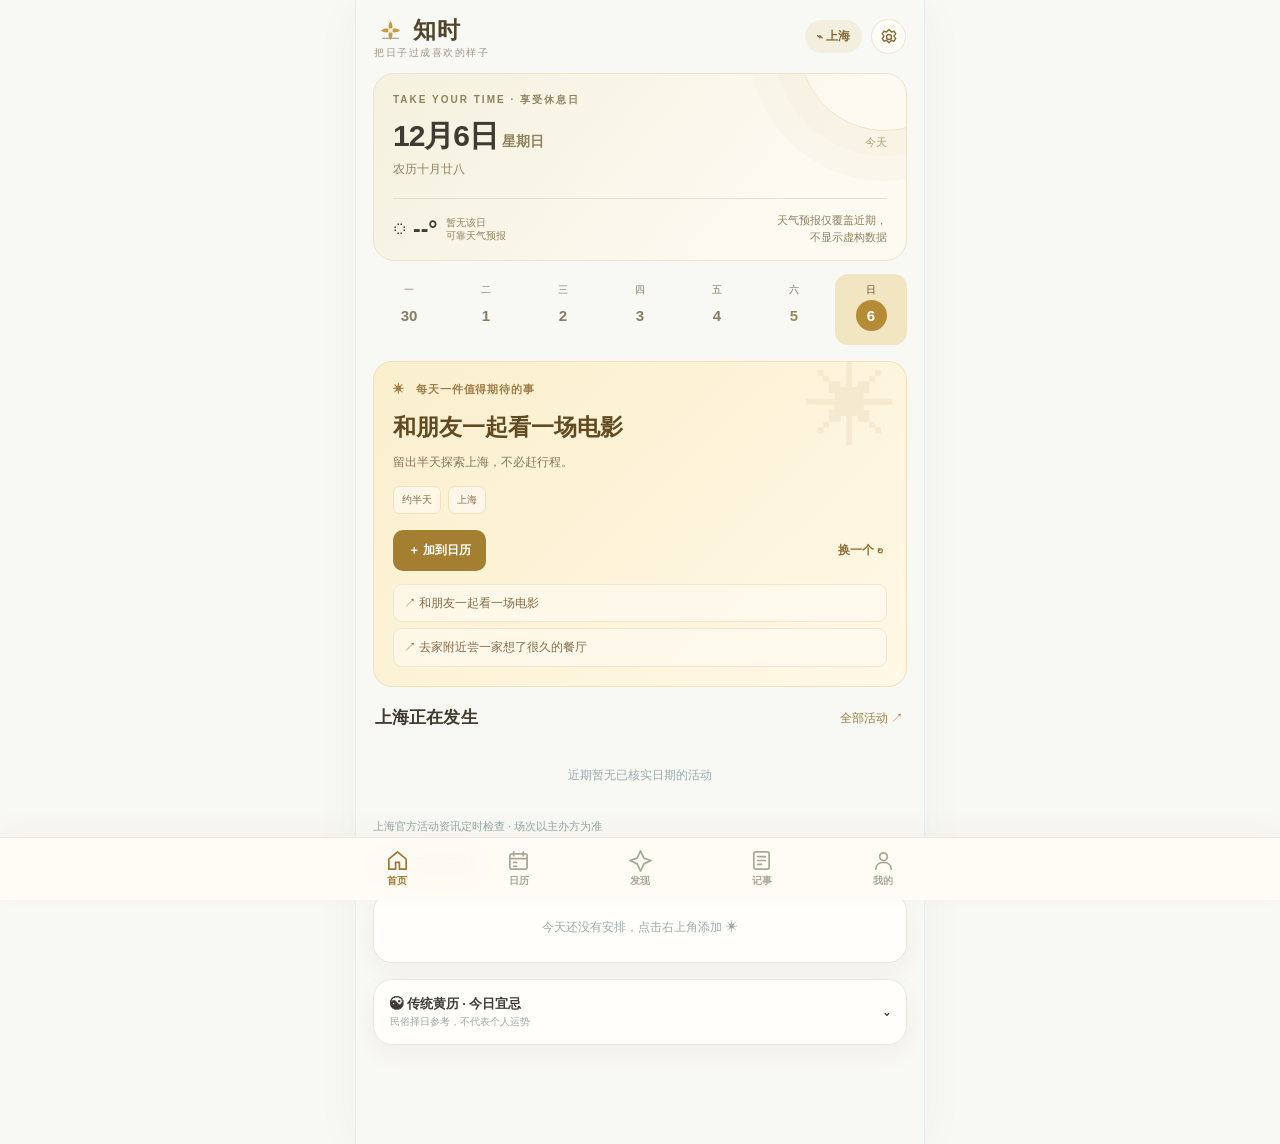
==== commit a7244f18: "fix: deploy osmanthus mobile UI and robust Xiaohongshu launch options" ====
--- a/site/app.html
+++ b/site/app.html
@@ -1,15 +1,54 @@
 <!doctype html>
 <html lang="zh-CN"><head>
 <meta charset="UTF-8"><meta name="viewport" content="width=device-width,initial-scale=1,viewport-fit=cover">
-<meta name="theme-color" content="#f5f7f6"><meta name="apple-mobile-web-app-capable" content="yes"><meta name="apple-mobile-web-app-status-bar-style" content="default">
+<meta name="theme-color" content="#f8f8f4"><meta name="apple-mobile-web-app-capable" content="yes"><meta name="apple-mobile-web-app-status-bar-style" content="default">
 <link rel="manifest" href="/manifest.webmanifest"><link rel="apple-touch-icon" href="/apple-touch-icon.png">
 <title>知时 · 上海生活日历</title>
 <style>
 :root{--ink:#163e46;--sub:#60757a;--mute:#95a5a8;--page:#f5f7f6;--paper:#fff;--primary:#0e5963;--border:#e6eded;--blue:#edf4f6;--blue2:#c9e0e5;--mint:#eaf4ee;--sun:#f8efd7;--brown:#82623a;--shadow:0 10px 32px rgba(27,64,66,.045);--safe:env(safe-area-inset-bottom,0px)}
 *{box-sizing:border-box}body{margin:0;background:var(--page);color:var(--ink);font:14px/1.56 -apple-system,BlinkMacSystemFont,"PingFang SC","Noto Sans CJK SC","Microsoft YaHei",sans-serif;-webkit-font-smoothing:antialiased}button,input,select,textarea{font:inherit}button{cursor:pointer}button:focus-visible,input:focus-visible,select:focus-visible{outline:2px solid #5babb4;outline-offset:3px}a{color:inherit}img{display:block;max-width:100%}.app{max-width:570px;margin:0 auto;min-height:100dvh;padding:0 17px calc(99px + var(--safe));background:var(--page)}.header{height:73px;display:flex;justify-content:space-between;align-items:center;padding:0 1px}.brand{font-family:"Songti SC","Noto Serif SC",serif;font-weight:800;font-size:29px;letter-spacing:2px;color:#134952}.tagline{color:#8b9ea0;font-size:10px;letter-spacing:1.5px;margin-top:-4px}.header-actions{display:flex;align-items:center;gap:9px}.location{background:#e6eff0;color:#316671;font-size:12px;font-weight:700;padding:7px 12px;border-radius:50px}.circle{border:1px solid var(--border);background:white;width:35px;height:35px;display:grid;place-items:center;border-radius:50%;color:#2f626b}.circle svg,.nav-item svg,.icon{width:20px;height:20px;stroke:currentColor;stroke-width:1.8;fill:none;stroke-linecap:round;stroke-linejoin:round}.screen{display:none;animation:fade .17s ease}.screen.active{display:block}@keyframes fade{from{opacity:.55;transform:translateY(4px)}to{opacity:1;transform:translateY(0)}}.section{margin-top:16px}.section-title{display:flex;justify-content:space-between;align-items:center;margin:0 2px 11px;gap:10px}.section-title h2{font-size:17px;font-weight:780;letter-spacing:.1px;margin:0}.more{border:0;background:none;color:#557c83;font-size:12px;padding:6px 2px}.card{background:var(--paper);border:1px solid var(--border);border-radius:19px;box-shadow:var(--shadow)}.intro{padding:18px 19px 14px;position:relative;overflow:hidden;background:linear-gradient(138deg,#e7f2f3,#f5f8f6 62%,#fdfbf3);border:1px solid #dfebec;border-radius:21px}.intro:before{content:'';position:absolute;width:170px;height:170px;border-radius:50%;border:1px solid #c7dde08e;right:-65px;top:-115px;box-shadow:0 0 0 25px #cfe2e329,0 0 0 50px #e0ebea38;pointer-events:none}.eyebrow{font-size:10px;letter-spacing:2px;font-weight:760;color:#729297}.date-row{display:flex;gap:12px;align-items:baseline;justify-content:space-between;margin-top:5px}.date-large{font-size:30px;letter-spacing:-1px;font-weight:790}.weekday{font-size:14px;color:#5d7579;font-weight:600}.today-flag{font-size:11px;color:#6d8791;white-space:nowrap}.lunar{color:#788e94;font-size:12px;margin-top:1px}.intro-bottom{display:flex;justify-content:space-between;align-items:center;gap:10px;margin-top:19px;padding-top:13px;border-top:1px solid #cfdee086}.weather{display:flex;gap:8px;align-items:center}.weather-icon{font-size:24px;line-height:1}.weather-number{font-size:23px;font-weight:780;line-height:1.1}.weather-meta{font-size:10px;color:#69858b;line-height:1.35}.weather-loading{color:#759199;font-size:12px}.c-note{font-size:11px;color:#55747b;text-align:right;max-width:120px}.mini-week{display:grid;grid-template-columns:repeat(7,minmax(0,1fr));gap:5px;margin-top:13px}.mini-day{background:none;border:0;padding:8px 2px;border-radius:13px;min-width:0;display:flex;align-items:center;flex-direction:column;gap:2px;color:#677d81}.mini-day span{font-size:10px}.mini-day b{font-size:15px;font-weight:650;width:31px;height:31px;display:grid;place-items:center;border-radius:50%}.mini-day i{width:4px;height:4px;background:transparent;border-radius:50%}.mini-day.rest b{color:#648897}.mini-day.has-memo i{background:#d9a769}.mini-day.on{background:#dfecef;color:#175e69}.mini-day.on b{color:white;background:#175e69}.mini-day.work b{box-shadow:inset 0 -3px #a8c6aa}.joy{background:linear-gradient(130deg,#f7eed8,#fbf6e9 78%);border:1px solid #f3e6cb;padding:19px;border-radius:19px;position:relative;overflow:hidden}.joy:after{content:'✳';position:absolute;top:-26px;right:8px;font-size:92px;color:#e5d4b658;pointer-events:none}.joy-eyebrow{display:flex;gap:7px;align-items:center;color:#9f7d47;font-weight:750;font-size:11px;letter-spacing:.8px}.joy h2{font-family:"Songti SC","Noto Serif SC",serif;font-size:23px;line-height:1.42;margin:14px 10px 7px 0;color:#55462e;position:relative;z-index:1}.joy p{color:#89765c;margin:0;line-height:1.8;font-size:12px;position:relative;z-index:1}.chips{display:flex;gap:7px;flex-wrap:wrap;margin-top:13px}.chip{font-size:10px;background:#fffaf1bd;border:1px solid #f2dfbf;color:#887049;padding:5px 8px;border-radius:7px}.joy-actions{display:flex;gap:10px;align-items:center;justify-content:space-between;margin-top:16px}.primary{background:var(--primary);color:white;font-size:12px;font-weight:700;border:0;border-radius:10px;padding:11px 15px}.text-btn{border:0;background:none;color:#8c724d;font-size:12px;font-weight:650;padding:10px 4px}.alt-list{display:grid;gap:6px;margin-top:13px}.alt-btn{width:100%;text-align:left;background:#fffaf1a9;color:#846c4c;border:1px solid #f2e5d0;border-radius:9px;padding:9px 10px;font-size:12px}.activity-inline{display:grid;gap:10px}.activity-card{background:#fff;border:1px solid var(--border);border-radius:15px;overflow:hidden;display:flex;gap:12px;min-height:124px;padding:11px;box-shadow:var(--shadow)}.activity-art{width:112px;min-height:116px;flex:none;border-radius:11px;overflow:hidden;display:flex;flex-direction:column;justify-content:space-between;padding:10px;color:white;position:relative;background:#377680}.activity-art:before{content:'';position:absolute;border-radius:50%;width:116px;height:116px;border:1px solid #ffffff3d;right:-52px;bottom:-53px;box-shadow:0 0 0 22px #ffffff13}.activity-art.live{background:#866e80}.activity-art.park{background:#5c8f7a}.activity-art.show{background:#6679a0}.activity-art.landmark{background:#687e89}.activity-art img{position:absolute;width:100%;height:100%;left:0;top:0;object-fit:cover}.art-icon,.art-caption{position:relative;z-index:1}.art-icon{font-size:25px}.art-caption{font-size:10px;line-height:1.3;font-weight:700;letter-spacing:.8px}.activity-content{min-width:0;flex:1;display:flex;flex-direction:column;gap:2px}.small-type{font-size:10px;font-weight:700;color:#4a8585}.activity-content h3{margin:3px 0;font-size:13px;line-height:1.43;font-weight:760;display:-webkit-box;-webkit-line-clamp:2;-webkit-box-orient:vertical;overflow:hidden}.activity-content p{margin:0;font-size:10.5px;color:#92a0a3}.act-links{display:flex;gap:6px;flex-wrap:wrap;margin-top:auto;padding-top:7px}.act-links a,.act-links button{font-size:10px;border-radius:7px;padding:5px 7px;background:#eef4f5;color:#3e747e;text-decoration:none;border:0;font-weight:650}.act-links a.xhs{background:#fff0ed;color:#aa665b}.act-links button.add{background:#e7f1e9;color:#426d52}.quiet{color:#98a7aa;font-size:11px;line-height:1.65}.todo-row{display:flex;gap:11px;align-items:center;border-bottom:1px solid #f0f2f1;padding:12px 0}.todo-row:last-child{border-bottom:0}.check{width:21px;height:21px;border:1px solid #c6d9dc;border-radius:7px;background:white;display:grid;place-items:center;color:white;flex:none}.check.checked{background:#1b7376;border-color:#1b7376}.todo-main{flex:1;min-width:0}.todo-main strong{font-size:13px;font-weight:660;display:block}.todo-main .done{text-decoration:line-through;color:#a4b0af}.todo-main small{font-size:11px;color:#9dacad}.delete{border:none;background:transparent;color:#a9b6b9;font-size:18px;padding:4px}.todo-box{padding:4px 16px}.empty{font-size:12px;color:#9aabae;text-align:center;padding:21px 8px}.tiny-foot{font-size:11px;color:#94a5a7;margin:12px 0 3px}.almanac{padding:14px 16px}.almanac summary{list-style:none;cursor:pointer;font-size:13px;font-weight:700;display:flex;align-items:center;justify-content:space-between}.almanac summary::-webkit-details-marker{display:none}.almanac small{display:block;font-size:10px;color:#9caaaa;font-weight:400}.almanac-body{padding-top:13px;border-top:1px solid #eaf0ee;margin-top:12px}.almanac-grid{display:grid;grid-template-columns:1fr 1fr;gap:9px}.almanac-cell{padding:12px;background:#edf4ee;border-radius:11px;min-width:0}.almanac-cell.avoid{background:#f4f2ef}.almanac-cell b{font-size:12px}.almanac-cell p{font-size:11px;line-height:1.7;margin:6px 0 0}.page-title{font-size:25px;font-weight:800;margin:13px 2px 3px;letter-spacing:-.8px}.page-sub{font-size:12px;color:#91a4a6;margin:0 2px 18px}.month-tools{display:flex;align-items:center;justify-content:space-between;padding:17px}.month-tools strong{font-size:18px}.arrow-group{display:flex;gap:8px}.soft-btn{border:1px solid #deeaeb;background:#f3f8f8;color:#547b82;padding:8px 12px;border-radius:9px}.week-labels,.month-days{display:grid;grid-template-columns:repeat(7,minmax(0,1fr));gap:5px}.week-labels{padding:4px 13px 8px}.week-labels span{text-align:center;color:#a4b4b5;font-size:11px}.month-days{padding:4px 12px 15px}.month-day{border:0;min-width:0;min-height:66px;border-radius:10px;background:#f8faf9;padding:5px 0 6px;text-align:center;color:#4b6b70;display:flex;align-items:center;flex-direction:column;gap:2px;position:relative}.month-day.muted{opacity:.3}.month-day.rest{background:#eaf1f4}.month-day.work{background:#eaf4eb}.month-day.today{box-shadow:inset 0 0 0 1.5px #5ca0a4}.month-day.selected{background:#205f6b;color:white}.month-day b{font-weight:740;font-size:15px}.month-day small{font-size:8px;max-width:100%;overflow:hidden;white-space:nowrap;text-overflow:ellipsis;padding:0 2px}.month-day i{position:absolute;bottom:3px;height:3px;width:17px;border-radius:4px;background:transparent}.month-day.has-memo i{background:#e2ac65}.month-day.rest i:not(.has-memo i){background:#a6cbd6}.month-day.work i:not(.has-memo i){background:#abd3b1}.month-day em{font-style:normal;position:absolute;right:4px;top:3px;font-size:7px;font-weight:780;color:#7e9aa1}.month-day.selected em{color:white}.date-details{padding:16px}.date-details h3{margin:0 0 4px;font-size:17px}.date-details p{font-size:11px;color:#8fa0a4;margin:0}.filters{display:flex;gap:7px;overflow-x:auto;scrollbar-width:none;margin:13px -17px 15px;padding:0 17px}.filters::-webkit-scrollbar{display:none}.filter{white-space:nowrap;border:1px solid #e4eded;background:white;color:#7b9599;border-radius:50px;padding:8px 13px;font-size:12px}.filter.active{background:#175b66;border-color:#175b66;color:white}.searchbox{height:43px;background:white;border:1px solid var(--border);border-radius:12px;display:flex;align-items:center;gap:8px;padding:0 13px;color:#9aabad}.searchbox input{width:100%;border:none;outline:none;background:transparent;color:#24434b;font-size:13px}.control-row{display:flex;gap:7px;margin-top:12px}.control-row select{padding:9px;border:1px solid #e0ebed;border-radius:9px;background:white;color:#56747a;font-size:12px}.group-month{margin:21px 0 8px;font-size:12px;font-weight:750;color:#7e949a}.settings-card{padding:16px 18px;margin-top:12px}.settings-card h3{font-size:14px;margin:0 0 11px}.settings-card p{font-size:12px;color:#81979a;line-height:1.8}.field{display:block;font-size:12px;font-weight:650;margin:14px 0 7px}.input{width:100%;padding:12px 13px;background:#f8faf9;border:1px solid #e0e9e8;border-radius:10px;color:#234e57}.settings-actions{display:flex;gap:10px;flex-wrap:wrap;margin-top:14px}.secondary{background:#edf3f3;border:1px solid #dce8e8;color:#527882;border-radius:9px;padding:9px 12px;font-size:12px}.navbar{position:fixed;bottom:0;left:0;right:0;background:#fffffff2;border-top:1px solid #e5eded;backdrop-filter:blur(17px);padding:7px max(14px,calc((100vw - 570px)/2 + 15px)) calc(7px + var(--safe));display:flex;align-items:center;justify-content:space-between;z-index:15;box-shadow:0 -8px 32px #22484e0b}.nav-item{border:0;background:none;color:#99a8aa;display:flex;flex-direction:column;align-items:center;gap:1px;min-width:54px;padding:4px 2px;font-size:10px;font-weight:600}.nav-item svg{width:23px;height:23px}.nav-item.active{color:#0e6570}.fab{border:0;color:white;background:#155e69;border-radius:13px;padding:10px 14px;font-weight:650;font-size:12px}.backdrop{position:fixed;inset:0;background:#0e303654;z-index:30;display:none;align-items:flex-end;justify-content:center}.backdrop.open{display:flex}.dialog{width:min(570px,100%);max-height:92dvh;overflow:auto;background:#fff;border-radius:25px 25px 0 0;padding:19px 22px calc(25px + var(--safe));box-shadow:0 -15px 40px #11373d24}.dialog h3{margin:0;font-size:19px}.dialog-top{display:flex;justify-content:space-between;align-items:center}.dialog-top button{font-size:22px;border:0;background:none;color:#7a9499}.dialog textarea{resize:vertical;min-height:75px}.category-options{display:flex;gap:7px;flex-wrap:wrap}.category{border:1px solid #e3ebeb;background:#f5f9f9;color:#6a858a;border-radius:9px;padding:8px 10px;font-size:11px}.category.selected{background:#195e69;color:white;border-color:#195e69}.toast{position:fixed;bottom:calc(82px + var(--safe));left:50%;transform:translate(-50%,14px);background:#154f58;color:white;font-size:12px;padding:10px 15px;border-radius:100px;opacity:0;transition:.2s;z-index:40;max-width:90%;text-align:center;pointer-events:none}.toast.show{transform:translate(-50%,0);opacity:1}.hidden{display:none!important}@media(min-width:720px){.app{border-left:1px solid #e9eeee;border-right:1px solid #e9eeee;box-shadow:0 4px 45px #1a50550a}}
+
+/* V3 · osmanthus design system: CSS+SVG only outside verified activity covers. */
+:root{--ink:#3d3b32;--sub:#746d5b;--mute:#a79d8a;--page:#f8f8f4;--paper:#fffefa;--primary:#a07926;--border:#eae9de;--blue:#f7f5e9;--blue2:#e8d7aa;--mint:#f0f2e9;--sun:#f7edcd;--brown:#725923;--shadow:0 9px 27px rgba(82,76,49,.045)}
+body,.app{background:var(--page);color:var(--ink)}
+.header .brand{display:flex;align-items:center;gap:7px;color:#50452a;font-size:23px;letter-spacing:1.4px}
+.brand-mark{display:inline-flex;width:32px;height:32px;align-items:center;justify-content:center}.brand-mark svg{width:29px;height:29px}
+.tagline{color:#9e9985}.location{background:#f2efdF;color:#886c36}.circle{border-color:#eae5d5;color:#8b733e;background:#fffdf6}
+.card,.activity-card{background:var(--paper)}
+.intro{background:linear-gradient(130deg,#f5f1df,#fcfaf1 74%);border-color:#ebe4cd}
+.intro:before{border-color:#d8c69470;box-shadow:0 0 0 25px #ede1bd29,0 0 0 50px #eee6d334}
+.eyebrow,.lunar,.weekday,.today-flag,.weather-meta,.c-note{color:#8e815d}.intro-bottom{border-color:#e6dfc9}
+.mini-day{color:#877d65}.mini-day.rest b{color:#9e8656}.mini-day.on{background:#f1e5c2;color:#695024}.mini-day.on b{background:#b68b36;color:white}.mini-day.work b{box-shadow:inset 0 -3px #a4bc9a}
+.mini-day.has-memo i,.month-day.has-memo i{background:#cd9a44}
+.section-title h2,.page-title{color:#3f3b2c}.more,.small-type{color:#9f7c3e}
+.joy{background:linear-gradient(136deg,#faefcd,#fff8e6);border-color:#f0e2b6}.joy h2{color:#624a21}
+.primary,.fab{background:#a47e31;color:white}.text-btn{color:#92703a}
+.activity-card{border-color:#ece9dd;box-shadow:0 7px 23px rgba(82,76,49,.04)}
+.activity-art{background:#ac9563}.activity-art.live{background:#9e8364}.activity-art.park{background:#8b9b73}.activity-art.show{background:#8d8292}.activity-art.landmark{background:#86938e}
+.activity-content p,.quiet{color:#8c9188}.activity-content h3{color:#403d32}
+.act-links{gap:7px}.act-links a,.act-links button{min-height:34px;display:inline-flex;align-items:center;padding:7px 9px;font-size:11px;background:#f4f0e5;color:#887046}
+.act-links button.xhs{background:#fff0ed;color:#b33d42;border:1px solid #f2d9d6;font-weight:750}
+.act-links button.add{background:#edf2e7;color:#5d7651}
+.month-day{background:#faf9f3;color:#6d6551}.month-day.rest{background:#f4efdf}.month-day.work{background:#edf2e8}.month-day.today{box-shadow:inset 0 0 0 1.5px #b69249}.month-day.selected{background:#a88132;color:#fff}.month-day.rest i:not(.has-memo i){background:#d5c28d}
+.month-day.work i:not(.has-memo i){background:#b8c9a7}.month-day em{color:#92774e}
+.soft-btn,.secondary{background:#f9f6ed;color:#7d663e;border-color:#eae2ce}
+.filter{border-color:#ede8da;color:#8d8066}.filter.active{background:#a17d31;border-color:#a17d31;color:white}
+.searchbox,.control-row select,.input{border-color:#eae6d9;background:#fffefa;color:#665943}
+.navbar{border-color:#ebe8dd;background:#fffcf5ef;box-shadow:0 -8px 30px #755c2408}
+.nav-item{color:#aca697}.nav-item.active{color:#a07830}
+.check.checked,.category.selected{background:#a58032;border-color:#a58032}.almanac-cell{background:#f0f2e7}.almanac-cell.avoid{background:#f6f0e8}
+.backdrop{background:#37312567}.dialog{background:#fffefa}.toast{background:#5b4925}
+.category{background:#f7f4e9;color:#746543;border-color:#eae4d1}
+.source-hint{font-size:11px;line-height:1.65;color:#9b907d;margin:7px 2px 13px}
+.xhs-dialog{padding-bottom:calc(29px + var(--safe))}.xhs-kicker{font-size:10px;color:#c85d62;font-weight:780;letter-spacing:1.2px}.xhs-event-name{font-size:15px;font-weight:760;line-height:1.5;color:#423e33;margin:20px 0 6px}
+.xhs-action{display:flex;width:100%;align-items:center;justify-content:center;text-align:center;min-height:49px;margin-top:10px;border-radius:12px;text-decoration:none;font-size:13px;font-weight:760;padding:11px 13px;border:1px solid #eee3d4;cursor:pointer}
+.xhs-action-app{background:#bb454b;color:white;border-color:#bb454b}.xhs-action-note{background:#ae4d54;color:white;border-color:#ae4d54}.xhs-action-web{background:#fff2f1;color:#a33f44;border-color:#f3d9d8}.xhs-action-copy{background:#f9f6ed;color:#756343}
+.xhs-disclaimer{font-size:11px;color:#999183;line-height:1.7;margin:14px 3px 0}
+/* Non-activity surfaces use only CSS color, gradients and vector icons; photographs remain limited to .activity-art. */
+@media(max-width:390px){.act-links a,.act-links button{font-size:10px;padding:7px 8px}.header .brand{font-size:21px}}
 </style></head><body>
 <div class="app">
-<header class="header"><div><div class="brand">知时</div><div class="tagline">把日子过成喜欢的样子</div></div><div class="header-actions"><span class="location">⌁ 上海</span><button class="circle" id="settingsShortcut" aria-label="设置"><svg viewBox="0 0 24 24"><circle cx="12" cy="12" r="3"/><path d="M4 8l2-3 3 1 3-3 3 3 3-1 2 3-2 3 2 3-2 3-3-1-3 3-3-3-3 1-2-3 2-3z"/></svg></button></div></header>
+<header class="header"><div><div class="brand"><span class="brand-mark" aria-hidden="true"><svg viewBox="0 0 44 44" fill="none"><path d="M22 7.5c-4 6-4 11 0 14.1 4-3.1 4-8.1 0-14.1ZM36.5 22c-6-4-11-4-14.1 0 3.1 4 8.1 4 14.1 0ZM22 36.5c4-6 4-11 0-14.1-4 3.1-4 8.1 0 14.1ZM7.5 22c6 4 11 4 14.1 0-3.1-4-8.1-4-14.1 0Z" fill="#C9993D"/><circle cx="22" cy="22" r="3.5" fill="#FFF8E5"/><path d="M10 34h24" stroke="#9EAD88" stroke-width="1.8" stroke-linecap="round"/></svg></span><span>知时</span></div><div class="tagline">把日子过成喜欢的样子</div></div><div class="header-actions"><span class="location">⌁ 上海</span><button class="circle" id="settingsShortcut" aria-label="设置"><svg viewBox="0 0 24 24"><circle cx="12" cy="12" r="3"/><path d="M4 8l2-3 3 1 3-3 3 3 3-1 2 3-2 3 2 3-2 3-3-1-3 3-3-3-3 1-2-3 2-3z"/></svg></button></div></header>
 <section class="screen active" id="screen-home">
 <div class="intro"><div class="eyebrow" id="homeGreeting">SHANGHAI · TODAY</div><div class="date-row"><div><span class="date-large" id="homeDate">10月14日</span> <span class="weekday" id="homeWeekday">星期三</span></div><span class="today-flag" id="homeDateFlag">今天</span></div><div class="lunar" id="homeLunar">农历 · 节气</div><div class="intro-bottom"><div class="weather"><span class="weather-icon" id="weatherIcon">◌</span><span class="weather-number" id="weatherTemp">--°</span><span class="weather-meta" id="weatherDesc">正在获取<br>上海天气</span></div><span class="c-note" id="weatherAdvice">根据天气安排今天的小期待</span></div></div>
 <div class="mini-week" id="miniWeek"></div>
@@ -18,13 +57,14 @@
 <section class="section"><div class="section-title"><h2>这一天的安排</h2><button class="more" id="homeAddMemo">＋ 添加</button></div><div class="card todo-box" id="homeMemos"></div></section>
 <section class="section"><details class="card almanac"><summary><span>☯ 传统黄历 · 今日宜忌 <small>民俗择日参考，不代表个人运势</small></span><span>⌄</span></summary><div id="homeAlmanac" class="almanac-body"></div></details></section>
 </section>
-<section class="screen" id="screen-calendar"><h1 class="page-title">生活月历</h1><p class="page-sub">中国农历 · 二十四节气 · 法定假日与补班</p><div class="card"><div class="month-tools"><strong id="monthTitle">2026年10月</strong><div class="arrow-group"><button class="soft-btn" id="prevMonth">‹</button><button class="soft-btn" id="currentMonth">今天</button><button class="soft-btn" id="nextMonth">›</button></div></div><div class="week-labels"><span>一</span><span>二</span><span>三</span><span>四</span><span>五</span><span>六</span><span>日</span></div><div class="month-days" id="monthDays"></div><div style="display:flex;gap:13px;padding:0 17px 15px;font-size:10px;color:#819ba0"><span>◼ 浅蓝 · 休息日</span><span>◼ 浅绿 · 补班</span><span>● 备忘</span></div></div><div class="card date-details section" id="selectedDetails"></div></section>
-<section class="screen" id="screen-events"><h1 class="page-title">上海活动</h1><p class="page-sub">演出 · 展览 · 市集 · 公园 · 迪士尼 · 城市新鲜事</p><label class="searchbox"><svg class="icon" viewBox="0 0 24 24"><circle cx="11" cy="11" r="7"/><path d="m16 16 5 5"/></svg><input type="search" id="eventSearch" placeholder="搜索活动、场馆、区域"></label><div class="control-row"><select id="eventPeriod" aria-label="时间范围"><option value="upcoming">正在进行与即将开始</option><option value="month">选中月份</option><option value="all">所有已收录</option></select></div><div class="filters" id="eventFilters"></div><p class="quiet" id="eventCount"></p><div class="activity-inline" id="eventsList"></div><section class="section"><div class="section-title"><h2>上海官方活动资讯</h2><span class="quiet" id="feedTime">定时更新</span></div><p class="quiet">官方新闻是活动线索，不代表已经核实场次、开放时间或有票。</p><div class="card todo-box" id="officialLeads"></div></section></section>
+<section class="screen" id="screen-calendar"><h1 class="page-title">生活月历</h1><p class="page-sub">中国农历 · 二十四节气 · 法定假日与补班</p><div class="card"><div class="month-tools"><strong id="monthTitle">2026年10月</strong><div class="arrow-group"><button class="soft-btn" id="prevMonth">‹</button><button class="soft-btn" id="currentMonth">今天</button><button class="soft-btn" id="nextMonth">›</button></div></div><div class="week-labels"><span>一</span><span>二</span><span>三</span><span>四</span><span>五</span><span>六</span><span>日</span></div><div class="month-days" id="monthDays"></div><div style="display:flex;gap:13px;padding:0 17px 15px;font-size:10px;color:#819ba0"><span>◼ 米杏 · 休息日</span><span>◼ 浅绿 · 补班</span><span>● 备忘</span></div></div><div class="card date-details section" id="selectedDetails"></div></section>
+<section class="screen" id="screen-events"><h1 class="page-title">上海活动</h1><p class="page-sub">演出 · 展览 · 市集 · 公园 · 迪士尼 · 城市新鲜事</p><label class="searchbox"><svg class="icon" viewBox="0 0 24 24"><circle cx="11" cy="11" r="7"/><path d="m16 16 5 5"/></svg><input type="search" id="eventSearch" placeholder="搜索活动、场馆、区域"></label><div class="control-row"><select id="eventPeriod" aria-label="时间范围"><option value="upcoming">正在进行与即将开始</option><option value="month">选中月份</option><option value="all">所有已收录</option></select></div><div class="filters" id="eventFilters"></div><p class="quiet" id="eventCount"></p><p class="source-hint">小红书入口可打开 App 搜索、网页搜索；仅已核实的笔记显示「直达笔记」。</p><div class="activity-inline" id="eventsList"></div><section class="section"><div class="section-title"><h2>上海官方活动资讯</h2><span class="quiet" id="feedTime">定时更新</span></div><p class="quiet">官方新闻是活动线索，不代表已经核实场次、开放时间或有票。</p><div class="card todo-box" id="officialLeads"></div></section></section>
 <section class="screen" id="screen-notes"><h1 class="page-title">我的记事</h1><p class="page-sub">工作与生活，每一天都可以被认真记录</p><div style="display:flex;justify-content:flex-end"><button class="fab" id="noteAdd">＋ 新建备忘</button></div><div id="allNotes"></div></section>
-<section class="screen" id="screen-me"><h1 class="page-title">我的知时</h1><p class="page-sub">生活偏好与私人资料仅留在这台设备</p><div class="card settings-card"><h3>个人日历</h3><p>默认上海时间。生日与备忘仅保存在当前 Web App，不会公开到 GitHub。</p><label class="field" for="birthInput">公历生日（可选）</label><input class="input" id="birthInput" type="date"><button class="secondary" id="saveBirthday" style="margin-top:12px">保存生日</button></div><div class="card settings-card"><h3>备份与恢复</h3><p>手机更换、重装 App 前请导出备忘。网页版与桌面 Web App 的本机存储可能相互独立。</p><div class="settings-actions"><button class="secondary" id="exportNotes">导出个人备份</button><button class="secondary" id="importNotesBtn">导入备份</button><input type="file" id="importNotes" accept="application/json,.json" hidden></div></div><div class="card settings-card"><h3>关于活动来源</h3><p>官方信息保持原始来源链接。小红书提供笔记直达（有已核实 URL 时）或对应关键词搜索。自动采集的官方资讯仍需核实演出场次。</p><a href="/" style="font-size:12px;color:#467b82">查看电脑端完整日历 ↗</a></div><div class="card settings-card"><h3>安装与更新</h3><p>这是已经部署的 PWA 应用。发布新版本后会自动使用新版资源；如果桌面图标还是旧的，请移除旧图标并重新添加主屏幕。</p></div></section>
+<section class="screen" id="screen-me"><h1 class="page-title">我的知时</h1><p class="page-sub">生活偏好与私人资料仅留在这台设备</p><div class="card settings-card"><h3>个人日历</h3><p>默认上海时间。生日与备忘仅保存在当前 Web App，不会公开到 GitHub。</p><label class="field" for="birthInput">公历生日（可选）</label><input class="input" id="birthInput" type="date"><button class="secondary" id="saveBirthday" style="margin-top:12px">保存生日</button></div><div class="card settings-card"><h3>备份与恢复</h3><p>手机更换、重装 App 前请导出备忘。网页版与桌面 Web App 的本机存储可能相互独立。</p><div class="settings-actions"><button class="secondary" id="exportNotes">导出个人备份</button><button class="secondary" id="importNotesBtn">导入备份</button><input type="file" id="importNotes" accept="application/json,.json" hidden></div></div><div class="card settings-card"><h3>关于活动来源</h3><p>官方资料保留原始来源。活动的「小红书」按钮会提供 App 搜索、网页搜索、复制关键词三种方式。只有核实具体笔记链接后才会显示「直达笔记」。</p><a href="/" style="font-size:12px;color:#467b82">查看电脑端完整日历 ↗</a></div><div class="card settings-card"><h3>安装与更新</h3><p>这是已经部署的 PWA 应用。发布新版本后会自动使用新版资源；如果桌面图标还是旧的，请移除旧图标并重新添加主屏幕。</p></div></section>
 </div>
 <nav class="navbar" aria-label="应用底部导航"><button class="nav-item active" data-tab="home"><svg viewBox="0 0 24 24"><path d="M3 10.5 12 3l9 7.5V21h-7v-7h-4v7H3z"/></svg>首页</button><button class="nav-item" data-tab="calendar"><svg viewBox="0 0 24 24"><rect x="3" y="5" width="18" height="16" rx="2"/><path d="M7 3v4M17 3v4M3 10h18M7 14h3M7 18h3"/></svg>日历</button><button class="nav-item" data-tab="events"><svg viewBox="0 0 24 24"><path d="m12 2 3.5 7.5L23 12l-7.5 3.5L12 23l-3.5-7.5L1 12l7.5-2.5z"/></svg>发现</button><button class="nav-item" data-tab="notes"><svg viewBox="0 0 24 24"><rect x="4" y="3" width="16" height="18" rx="2"/><path d="M8 8h8M8 12h8M8 16h4"/></svg>记事</button><button class="nav-item" data-tab="me"><svg viewBox="0 0 24 24"><circle cx="12" cy="8" r="4"/><path d="M4 21c0-4 3-7 8-7s8 3 8 7"/></svg>我的</button></nav>
 <div class="backdrop" id="memoBackdrop"><div class="dialog" role="dialog" aria-modal="true" aria-labelledby="memoHeading"><div class="dialog-top"><h3 id="memoHeading">为这一天做个记录</h3><button id="closeMemo" aria-label="关闭">×</button></div><form id="memoForm"><label class="field">日期</label><input class="input" id="memoDate" type="date" required><label class="field">备忘内容</label><input class="input" id="memoTitle" required maxlength="80" placeholder="比如：周末去看展"><label class="field">时间（可选）</label><input class="input" id="memoTime" type="time"><label class="field">备注（可选）</label><textarea class="input" id="memoDetail" maxlength="320" placeholder="地点、想提醒自己的事情……"></textarea><label class="field">分类颜色</label><div class="category-options" id="memoCats"></div><button class="primary" type="submit" style="width:100%;margin-top:18px">保存备忘</button></form></div></div>
+<div class="backdrop" id="xhsBackdrop"><div class="dialog xhs-dialog" role="dialog" aria-modal="true" aria-labelledby="xhsDialogTitle"><div class="dialog-top"><div><span class="xhs-kicker">REDNOTE / 小红书</span><h3 id="xhsDialogTitle">查看相关笔记</h3></div><button id="closeXhs" aria-label="关闭小红书跳转面板">×</button></div><p id="xhsEventName" class="xhs-event-name"></p><p id="xhsNoteStatus" class="source-hint"></p><a id="xhsDirect" class="xhs-action xhs-action-note hidden" href="#" target="_blank" rel="noopener noreferrer">↗ 查看已核实的具体笔记</a><a id="xhsApp" class="xhs-action xhs-action-app" href="#">↗ 用小红书 App 搜索相关笔记</a><a id="xhsWeb" class="xhs-action xhs-action-web" href="#" target="_blank" rel="noopener noreferrer">↗ 用浏览器搜索相关笔记</a><button id="xhsCopy" class="xhs-action xhs-action-copy" type="button">复制活动名称 · 自己搜索</button><p class="xhs-disclaimer">如小红书要求登录、唤起 App 失败或显示安全验证，请尝试「浏览器搜索」或复制关键词。我们不提供未经核实的笔记直达地址。</p></div></div>
 <div class="toast" id="toast" role="status" aria-live="polite"></div>
 <script>
 'use strict';
@@ -55,9 +95,29 @@
 function chosenIdea(){return pickIdeas()[Math.min(ideaVariant,2)]}
 function renderIdea(){const item=chosenIdea();$('ideaTitle').textContent=item.title;$('ideaDesc').textContent=item.desc;$('ideaDuration').textContent=item.duration;$('ideaPlace').textContent=item.place;const list=$('altIdeas');list.replaceChildren(...pickIdeas().map((a,i)=>{const b=document.createElement('button');b.className='alt-btn'+(ideaVariant===i?' hidden':'');b.textContent='↗ '+a.title;b.onclick=()=>{ideaVariant=i;renderIdea()};return b}));}
 function validUrl(raw,hosts){try{let u=new URL(raw);return u.protocol==='https:'&&hosts.some(h=>u.hostname===h||u.hostname.endsWith('.'+h))?u.href:null}catch{return null}}
-function xhsFor(e){const verified=validUrl(e.xiaohongshuUrl||'',['xiaohongshu.com','xhslink.com']);return verified?{url:verified,label:'查看小红书笔记'}:{url:'https://www.xiaohongshu.com/search_result?keyword='+encodeURIComponent(e.title+' 上海'),label:'小红书搜笔记'};}
+function xhsFor(e){
+ const keyword=(e.xiaohongshuKeyword||e.title)+' 上海';
+ const verified=validUrl(e.xiaohongshuUrl||'',['xiaohongshu.com','xhslink.com']);
+ return {keyword,noteUrl:verified,
+  appUrl:'xhsdiscover://search/result?keyword='+encodeURIComponent(keyword)+'&target_search=notes&source=deeplink',
+  webUrl:'https://www.xiaohongshu.com/search_result?keyword='+encodeURIComponent(keyword)+'&source=web_explore_feed'};
+}
+function openXhs(e){
+ const d=xhsFor(e);
+ $('xhsEventName').textContent=e.title;
+ $('xhsNoteStatus').textContent=d.noteUrl?'已录入该活动的一条笔记链接；请自行核实笔记内容和活动日期。':'暂未录入经核实的具体笔记链接；以下入口会按活动名称搜索小红书。';
+ $('xhsDirect').classList.toggle('hidden',!d.noteUrl);
+ if(d.noteUrl)$('xhsDirect').href=d.noteUrl;
+ $('xhsApp').href=d.appUrl;
+ $('xhsWeb').href=d.webUrl;
+ $('xhsCopy').dataset.keyword=d.keyword;
+ $('xhsBackdrop').classList.add('open');
+}
+function closeXhs(){$('xhsBackdrop').classList.remove('open')}
+function legacyCopy(text){const t=document.createElement('textarea');t.value=text;t.style.cssText='position:fixed;left:-9999px;top:-9999px';document.body.append(t);t.select();const ok=document.execCommand('copy');t.remove();return ok}
+async function copyXhsKeyword(){const keyword=$('xhsCopy').dataset.keyword||'';try{if(navigator.clipboard&&window.isSecureContext)await navigator.clipboard.writeText(keyword);else if(!legacyCopy(keyword))throw Error('copy failed');toast('已复制：'+keyword)}catch(e){toast('无法自动复制，请长按上方活动名称复制')}}
 function upcoming(list,limit){const date=selected<TODAY?TODAY:selected;return [...list].filter(x=>x.end==null||x.end>=date).sort((a,b)=>{const aActive=a.start&&a.start<=date&&a.end>=date,bActive=b.start&&b.start<=date&&b.end>=date;if(aActive!==bActive)return aActive?-1:1;return (a.start||'9999').localeCompare(b.start||'9999')}).slice(0,limit)}
-function eventEl(item){let node=document.createElement('article');node.className='activity-card';let art=document.createElement('div');art.className='activity-art '+(/公园|花展/.test(item.kind)?'park':/舞剧|音乐剧|音乐会/.test(item.kind)?'show':/景点|迪士尼|巡游/.test(item.kind)?'landmark':'live');let allowedImg=validUrl(item.imageUrl||'',['whlyj.sh.gov.cn','shanghai.gov.cn','shanghaidisneyresort.com','shanghaimuseum.cn']);if(allowedImg){let img=document.createElement('img');img.src=allowedImg;img.alt=item.title;img.loading='lazy';img.onerror=()=>img.remove();art.append(img);}let sym=document.createElement('span');sym.className='art-icon';sym.textContent=({公园:'✳',展览:'▧',音乐会:'♫',音乐剧:'♫',迪士尼:'✦',巡游:'✦',舞剧:'✳'})[item.kind]||'✧';let cap=document.createElement('span');cap.className='art-caption';cap.textContent=item.kind+' · 上海';art.append(sym,cap);let content=document.createElement('div');content.className='activity-content';let type=document.createElement('span');type.className='small-type';type.textContent=item.kind+' · '+(item.area||'上海');let title=document.createElement('h3');title.textContent=item.title;let time=document.createElement('p');time.textContent=(item.start?item.start.slice(5)+(item.end&&item.end!==item.start?' - '+item.end.slice(5):''):'常设 / 查询开放时间');let loc=document.createElement('p');loc.textContent='⌖ '+item.location;let links=document.createElement('div');links.className='act-links';let src=validUrl(item.source,['whlyj.sh.gov.cn','shanghai.gov.cn','shanghaidisneyresort.com','shanghaimuseum.cn','shcstheatre.com','shsymphony.cn','sina.cn','meet-in-shanghai.net']);if(src){let a=document.createElement('a');a.href=src;a.target='_blank';a.rel='noopener noreferrer';a.textContent='官方 / 来源 ↗';links.append(a)}let x=xhsFor(item),xlink=document.createElement('a');xlink.href=x.url;xlink.className='xhs';xlink.target='_blank';xlink.rel='noopener noreferrer';xlink.textContent=x.label+' ↗';links.append(xlink);let addBtn=document.createElement('button');addBtn.className='add';addBtn.textContent='＋收藏';addBtn.onclick=()=>{const date=item.start&&item.start>=TODAY?item.start:selected;pushMemo({title:item.title,date,detail:item.location+' · '+item.time,category:'fun'});toast('已加入 '+date+' 的日历')};links.append(addBtn);content.append(type,title,time,loc,links);node.append(art,content);return node}
+function eventEl(item){let node=document.createElement('article');node.className='activity-card';let art=document.createElement('div');art.className='activity-art '+(/公园|花展/.test(item.kind)?'park':/舞剧|音乐剧|音乐会/.test(item.kind)?'show':/景点|迪士尼|巡游/.test(item.kind)?'landmark':'live');let allowedImg=validUrl(item.imageUrl||'',['whlyj.sh.gov.cn','shanghai.gov.cn','shanghaidisneyresort.com','shanghaimuseum.cn']);if(allowedImg){let img=document.createElement('img');img.src=allowedImg;img.alt=item.title;img.loading='lazy';img.onerror=()=>img.remove();art.append(img);}let sym=document.createElement('span');sym.className='art-icon';sym.textContent=({公园:'✳',展览:'▧',音乐会:'♫',音乐剧:'♫',迪士尼:'✦',巡游:'✦',舞剧:'✳'})[item.kind]||'✧';let cap=document.createElement('span');cap.className='art-caption';cap.textContent=item.kind+' · 上海';art.append(sym,cap);let content=document.createElement('div');content.className='activity-content';let type=document.createElement('span');type.className='small-type';type.textContent=item.kind+' · '+(item.area||'上海');let title=document.createElement('h3');title.textContent=item.title;let time=document.createElement('p');time.textContent=(item.start?item.start.slice(5)+(item.end&&item.end!==item.start?' - '+item.end.slice(5):''):'常设 / 查询开放时间');let loc=document.createElement('p');loc.textContent='⌖ '+item.location;let links=document.createElement('div');links.className='act-links';let src=validUrl(item.source,['whlyj.sh.gov.cn','shanghai.gov.cn','shanghaidisneyresort.com','shanghaimuseum.cn','shcstheatre.com','shsymphony.cn','sina.cn','meet-in-shanghai.net']);if(src){let a=document.createElement('a');a.href=src;a.target='_blank';a.rel='noopener noreferrer';a.textContent='官方 / 来源 ↗';links.append(a)}let xlink=document.createElement('button');xlink.type='button';xlink.className='xhs';xlink.textContent='小红书 · 查看方式 ↗';xlink.setAttribute('aria-label','查看'+item.title+'的小红书入口');xlink.onclick=()=>openXhs(item);links.append(xlink);let addBtn=document.createElement('button');addBtn.className='add';addBtn.textContent='＋收藏';addBtn.onclick=()=>{const date=item.start&&item.start>=TODAY?item.start:selected;pushMemo({title:item.title,date,detail:item.location+' · '+item.time,category:'fun'});toast('已加入 '+date+' 的日历')};links.append(addBtn);content.append(type,title,time,loc,links);node.append(art,content);return node}
 function renderHomeEvents(){let data=upcoming(events,3);$('homeEvents').replaceChildren(...data.map(eventEl));if(!data.length)$('homeEvents').innerHTML='<div class="empty">近期暂无已核实日期的活动</div>'}
 function renderMemosHome(){let list=memos.filter(x=>x.date===selected).sort((a,b)=>(a.time||'99:99').localeCompare(b.time||'99:99'));$('homeMemos').replaceChildren(...list.map(memoEl));if(!list.length)$('homeMemos').innerHTML='<div class="empty">今天还没有安排，点击右上角添加 ✳</div>'}
 function memoEl(m){let row=document.createElement('div');row.className='todo-row';let chk=document.createElement('button');chk.className='check'+(m.done?' checked':'');chk.textContent=m.done?'✓':'';chk.onclick=()=>{m.done=!m.done;save();render()};let box=document.createElement('div');box.className='todo-main';let strong=document.createElement('strong');strong.textContent=m.title;strong.className=m.done?'done':'';let small=document.createElement('small');small.textContent=[m.time,cats[m.category]?.[0]||'生活',m.detail].filter(Boolean).join(' · ');box.append(strong,small);let del=document.createElement('button');del.className='delete';del.textContent='×';del.setAttribute('aria-label','删除 '+m.title);del.onclick=()=>{if(confirm('确定删除这条备忘吗？')){memos=memos.filter(x=>x.id!==m.id);save();render()}};row.append(chk,box,del);return row}
@@ -78,9 +138,9 @@
 const weatherCodes=c=>c===0?'晴':c<=3?'多云':c<=48?'雾':c<=67?'雨':c<=77?'雪':c<=82?'阵雨':'雷雨';
 async function loadWeather(){try{let r=await fetch('https://api.open-meteo.com/v1/forecast?latitude=31.2304&longitude=121.4737&daily=weather_code,temperature_2m_max,temperature_2m_min,precipitation_probability_max&timezone=Asia%2FShanghai&forecast_days=16');if(!r.ok)throw Error(r.status);let o=await r.json();o.daily.time.forEach((s,i)=>weatherDays[s]={code:o.daily.weather_code[i],label:weatherCodes(o.daily.weather_code[i]),hi:Math.round(o.daily.temperature_2m_max[i]),lo:Math.round(o.daily.temperature_2m_min[i]),rain:o.daily.precipitation_probability_max[i]??0});renderDayIntro()}catch(e){$('weatherAdvice').textContent='天气暂时无法联网获取，请稍后重试';renderDayIntro()}}
 async function loadPublic(){let answers=await Promise.allSettled([fetch('/data/events.json',{cache:'no-cache'}).then(r=>r.json()),fetch('/data/ideas-2026-10.json',{cache:'no-cache'}).then(r=>r.json()),fetch('/data/leads.json',{cache:'no-cache'}).then(r=>r.json())]);if(answers[0].status==='fulfilled')events=answers[0].value.events||[];if(answers[1].status==='fulfilled')ideas=answers[1].value.ideas||[];if(answers[2].status==='fulfilled'){official=answers[2].value.items||[];if(answers[2].value.checkedAt)$('feedTime').textContent='最近检查 '+answers[2].value.checkedAt.slice(0,16).replace('T',' ');}else{$('feedTime').textContent='暂无更新'}$('activityFreshness').textContent='上海官方活动资讯定时检查 · 场次以主办方为准';renderFilters();renderOfficial();render()}
-$('addIdea').onclick=()=>{let i=chosenIdea();pushMemo({title:i.title,date:selected,detail:i.desc+' · '+i.place,category:'fun'});toast('已加入这一天的安排')};$('rotateIdea').onclick=()=>{ideaVariant=(ideaVariant+1)%3;renderIdea()};$('homeAddMemo').onclick=()=>openMemo();$('noteAdd').onclick=()=>openMemo();$('settingsShortcut').onclick=()=>go('me');document.querySelectorAll('[data-goto]').forEach(b=>b.onclick=()=>go(b.dataset.goto));document.querySelectorAll('[data-tab]').forEach(b=>b.onclick=()=>go(b.dataset.tab));$('prevMonth').onclick=()=>{let [y,m]=parts(month+'-01'),d=new Date(Date.UTC(y,m-2,1));month=d.getUTCFullYear()+'-'+pad(d.getUTCMonth()+1);renderMonth()};$('nextMonth').onclick=()=>{let [y,m]=parts(month+'-01'),d=new Date(Date.UTC(y,m,1));month=d.getUTCFullYear()+'-'+pad(d.getUTCMonth()+1);renderMonth()};$('currentMonth').onclick=()=>choose(TODAY);$('eventSearch').oninput=renderEvents;$('eventPeriod').onchange=renderEvents;$('closeMemo').onclick=dismissMemo;$('memoBackdrop').onclick=e=>{if(e.target===$('memoBackdrop'))dismissMemo()};$('memoForm').onsubmit=e=>{e.preventDefault();let title=$('memoTitle').value.trim();if(!title)return;pushMemo({date:$('memoDate').value,title,detail:$('memoDetail').value.trim(),category:memoCategory,time:$('memoTime').value});dismissMemo();toast('备忘已保存')};
-$('birthInput').value=profile.birthday||'';$('saveBirthday').onclick=()=>{profile.birthday=$('birthInput').value;localStorage.setItem(PROFILE_KEY,JSON.stringify(profile));toast('生日已保存在本机')};
+$('addIdea').onclick=()=>{let i=chosenIdea();pushMemo({title:i.title,date:selected,detail:i.desc+' · '+i.place,category:'fun'});toast('已加入这一天的安排')};$('rotateIdea').onclick=()=>{ideaVariant=(ideaVariant+1)%3;renderIdea()};$('homeAddMemo').onclick=()=>openMemo();$('noteAdd').onclick=()=>openMemo();$('settingsShortcut').onclick=()=>go('me');document.querySelectorAll('[data-goto]').forEach(b=>b.onclick=()=>go(b.dataset.goto));document.querySelectorAll('[data-tab]').forEach(b=>b.onclick=()=>go(b.dataset.tab));$('prevMonth').onclick=()=>{let [y,m]=parts(month+'-01'),d=new Date(Date.UTC(y,m-2,1));month=d.getUTCFullYear()+'-'+pad(d.getUTCMonth()+1);renderMonth()};$('nextMonth').onclick=()=>{let [y,m]=parts(month+'-01'),d=new Date(Date.UTC(y,m,1));month=d.getUTCFullYear()+'-'+pad(d.getUTCMonth()+1);renderMonth()};$('currentMonth').onclick=()=>choose(TODAY);$('eventSearch').oninput=renderEvents;$('eventPeriod').onchange=renderEvents;$('closeXhs').onclick=closeXhs;$('xhsBackdrop').onclick=e=>{if(e.target===$('xhsBackdrop'))closeXhs()};$('xhsCopy').onclick=copyXhsKeyword;$('closeMemo').onclick=dismissMemo;$('memoBackdrop').onclick=e=>{if(e.target===$('memoBackdrop'))dismissMemo()};$('memoForm').onsubmit=e=>{e.preventDefault();let title=$('memoTitle').value.trim();if(!title)return;pushMemo({date:$('memoDate').value,title,detail:$('memoDetail').value.trim(),category:memoCategory,time:$('memoTime').value});dismissMemo();toast('备忘已保存')};
+document.addEventListener('keydown',e=>{if(e.key==='Escape'){closeXhs();dismissMemo()}});$('birthInput').value=profile.birthday||'';$('saveBirthday').onclick=()=>{profile.birthday=$('birthInput').value;localStorage.setItem(PROFILE_KEY,JSON.stringify(profile));toast('生日已保存在本机')};
 $('exportNotes').onclick=()=>{let data={format:'zhishi-backup-v1',exportedAt:new Date().toISOString(),memos,profile},blob=new Blob([JSON.stringify(data,null,2)],{type:'application/json'}),a=document.createElement('a');a.href=URL.createObjectURL(blob);a.download='知时-个人数据-'+TODAY+'.json';a.click();setTimeout(()=>URL.revokeObjectURL(a.href),1000)};
-$('importNotesBtn').onclick=()=>$('importNotes').click();$('importNotes').onchange=async e=>{let f=e.target.files?.[0];if(!f)return;try{let o=JSON.parse(await f.text());if(o.format!=='zhishi-backup-v1'||!Array.isArray(o.memos))throw Error('备份格式错误');if(!confirm('导入将替换当前所有备忘，确定继续？'))return;memos=o.memos.filter(x=>x&&/^\d{4}-\d{2}-\d{2}$/.test(x.date||'')&&typeof x.title==='string').slice(0,3000).map(x=>({id:String(x.id||Date.now()+Math.random()),date:x.date,title:x.title.slice(0,80),time:String(x.time||'').slice(0,5),detail:String(x.detail||'').slice(0,320),category:cats[x.category]?x.category:'life',done:!!x.done}));profile=o.profile||{};save();localStorage.setItem(PROFILE_KEY,JSON.stringify(profile));$('birthInput').value=profile.birthday||'';render();toast('导入成功')}catch(e){toast('导入失败：'+e.message)}finally{e.target.value=''}};
+$('importNotesBtn').onclick=()=>$('importNotes').click();$('importNotes').onchange=async e=>{let f=e.target.files?.[0];if(!f)return;try{let o=JSON.parse(await f.text());if(o.format!=='zhishi-backup-v1'||!Array.isArray(o.memos))throw Error('备份格式错误');if(!confirm('导入将替换当前所有备忘，确定继续？'))return;memos=o.memos.filter(x=>x&&/^\d{4}-\d{2}-\d{2}$/.test(x.date||'')&&typeof x.title==='string').slice(0,3000).map(x=>({id:String(x.id||Date.now()+Math.random()),date:x.date,title:x.title.slice(0,80),time:String(x.time||'').slice(0,5),detail:String(x.detail||'').slice(0,320),category:cats[x.category]?x.category:'life',done:!!x.done}));profile=o.profile||{};save();localStorage.setItem(PROFILE_KEY,JSON.stringify(profile));document.addEventListener('keydown',e=>{if(e.key==='Escape'){closeXhs();dismissMemo()}});$('birthInput').value=profile.birthday||'';render();toast('导入成功')}catch(e){toast('导入失败：'+e.message)}finally{e.target.value=''}};
 render();loadPublic();loadWeather();if('serviceWorker'in navigator)window.addEventListener('load',()=>navigator.serviceWorker.register('/sw.js').catch(()=>{}));
 </script></body></html>
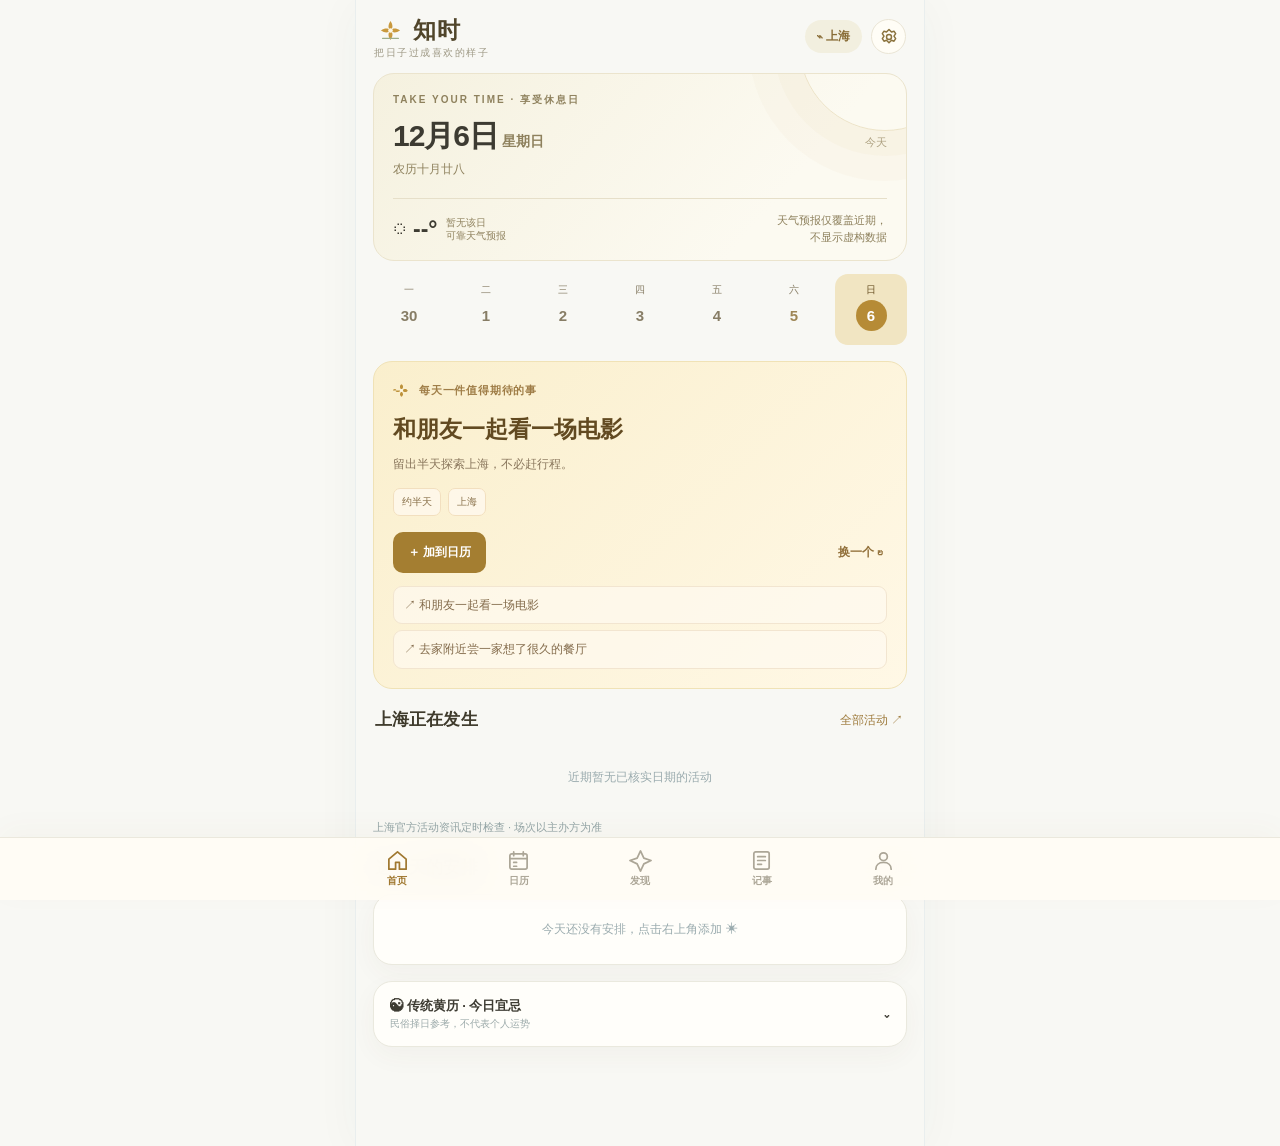
==== commit bc40444e: "fix: remove oversized iOS emoji overlay from daily inspiration card" ====
--- a/site/app.html
+++ b/site/app.html
@@ -44,6 +44,11 @@
 .xhs-action{display:flex;width:100%;align-items:center;justify-content:center;text-align:center;min-height:49px;margin-top:10px;border-radius:12px;text-decoration:none;font-size:13px;font-weight:760;padding:11px 13px;border:1px solid #eee3d4;cursor:pointer}
 .xhs-action-app{background:#bb454b;color:white;border-color:#bb454b}.xhs-action-note{background:#ae4d54;color:white;border-color:#ae4d54}.xhs-action-web{background:#fff2f1;color:#a33f44;border-color:#f3d9d8}.xhs-action-copy{background:#f9f6ed;color:#756343}
 .xhs-disclaimer{font-size:11px;color:#999183;line-height:1.7;margin:14px 3px 0}
+/* iOS safety: avoid color-emoji rendering of a very large ornamental ✳ pseudo-element. */
+.joy::after{content:none!important;display:none!important}
+.joy-eyebrow{display:flex;align-items:center;gap:9px;min-height:19px}
+.joy-flower{width:17px;height:17px;display:block;flex:0 0 17px}
+.joy h2{overflow-wrap:break-word;word-break:normal}
 /* Non-activity surfaces use only CSS color, gradients and vector icons; photographs remain limited to .activity-art. */
 @media(max-width:390px){.act-links a,.act-links button{font-size:10px;padding:7px 8px}.header .brand{font-size:21px}}
 </style></head><body>
@@ -52,7 +57,7 @@
 <section class="screen active" id="screen-home">
 <div class="intro"><div class="eyebrow" id="homeGreeting">SHANGHAI · TODAY</div><div class="date-row"><div><span class="date-large" id="homeDate">10月14日</span> <span class="weekday" id="homeWeekday">星期三</span></div><span class="today-flag" id="homeDateFlag">今天</span></div><div class="lunar" id="homeLunar">农历 · 节气</div><div class="intro-bottom"><div class="weather"><span class="weather-icon" id="weatherIcon">◌</span><span class="weather-number" id="weatherTemp">--°</span><span class="weather-meta" id="weatherDesc">正在获取<br>上海天气</span></div><span class="c-note" id="weatherAdvice">根据天气安排今天的小期待</span></div></div>
 <div class="mini-week" id="miniWeek"></div>
-<section class="section"><div class="joy"><div class="joy-eyebrow">✳ &nbsp; 每天一件值得期待的事</div><h2 id="ideaTitle">今天做一点不一样的事</h2><p id="ideaDesc">上海每天都有新鲜的生活灵感。</p><div class="chips"><span class="chip" id="ideaDuration">约1小时</span><span class="chip" id="ideaPlace">上海</span></div><div class="joy-actions"><button class="primary" id="addIdea">＋ 加到日历</button><button class="text-btn" id="rotateIdea">换一个 ↻</button></div><div class="alt-list" id="altIdeas"></div></div></section>
+<section class="section"><div class="joy"><div class="joy-eyebrow"><svg class="joy-flower" viewBox="0 0 24 24" fill="none" aria-hidden="true" focusable="false"><path d="M12 11.1C8.8 7.5 9.4 4.7 12 3.2c2.6 1.5 3.2 4.3 0 7.9ZM12.9 12c3.6-3.2 6.4-2.6 7.9 0-1.5 2.6-4.3 3.2-7.9 0ZM12 12.9c3.2 3.6 2.6 6.4 0 7.9-2.6-1.5-3.2-4.3 0-7.9ZM11.1 12c-3.6 3.2-6.4 2.6-7.9 0 1.5-2.6 4.3-3.2-7.9 0Z" fill="#BD923B"/><circle cx="12" cy="12" r="2.1" fill="#FFF8E4"/></svg><span>每天一件值得期待的事</span></div><h2 id="ideaTitle">今天做一点不一样的事</h2><p id="ideaDesc">上海每天都有新鲜的生活灵感。</p><div class="chips"><span class="chip" id="ideaDuration">约1小时</span><span class="chip" id="ideaPlace">上海</span></div><div class="joy-actions"><button class="primary" id="addIdea">＋ 加到日历</button><button class="text-btn" id="rotateIdea">换一个 ↻</button></div><div class="alt-list" id="altIdeas"></div></div></section>
 <section class="section"><div class="section-title"><h2>上海正在发生</h2><button class="more" data-goto="events">全部活动 ↗</button></div><div class="activity-inline" id="homeEvents"><div class="empty">活动读取中…</div></div><p class="tiny-foot" id="activityFreshness">真实活动以主办方最新公告为准</p></section>
 <section class="section"><div class="section-title"><h2>这一天的安排</h2><button class="more" id="homeAddMemo">＋ 添加</button></div><div class="card todo-box" id="homeMemos"></div></section>
 <section class="section"><details class="card almanac"><summary><span>☯ 传统黄历 · 今日宜忌 <small>民俗择日参考，不代表个人运势</small></span><span>⌄</span></summary><div id="homeAlmanac" class="almanac-body"></div></details></section>
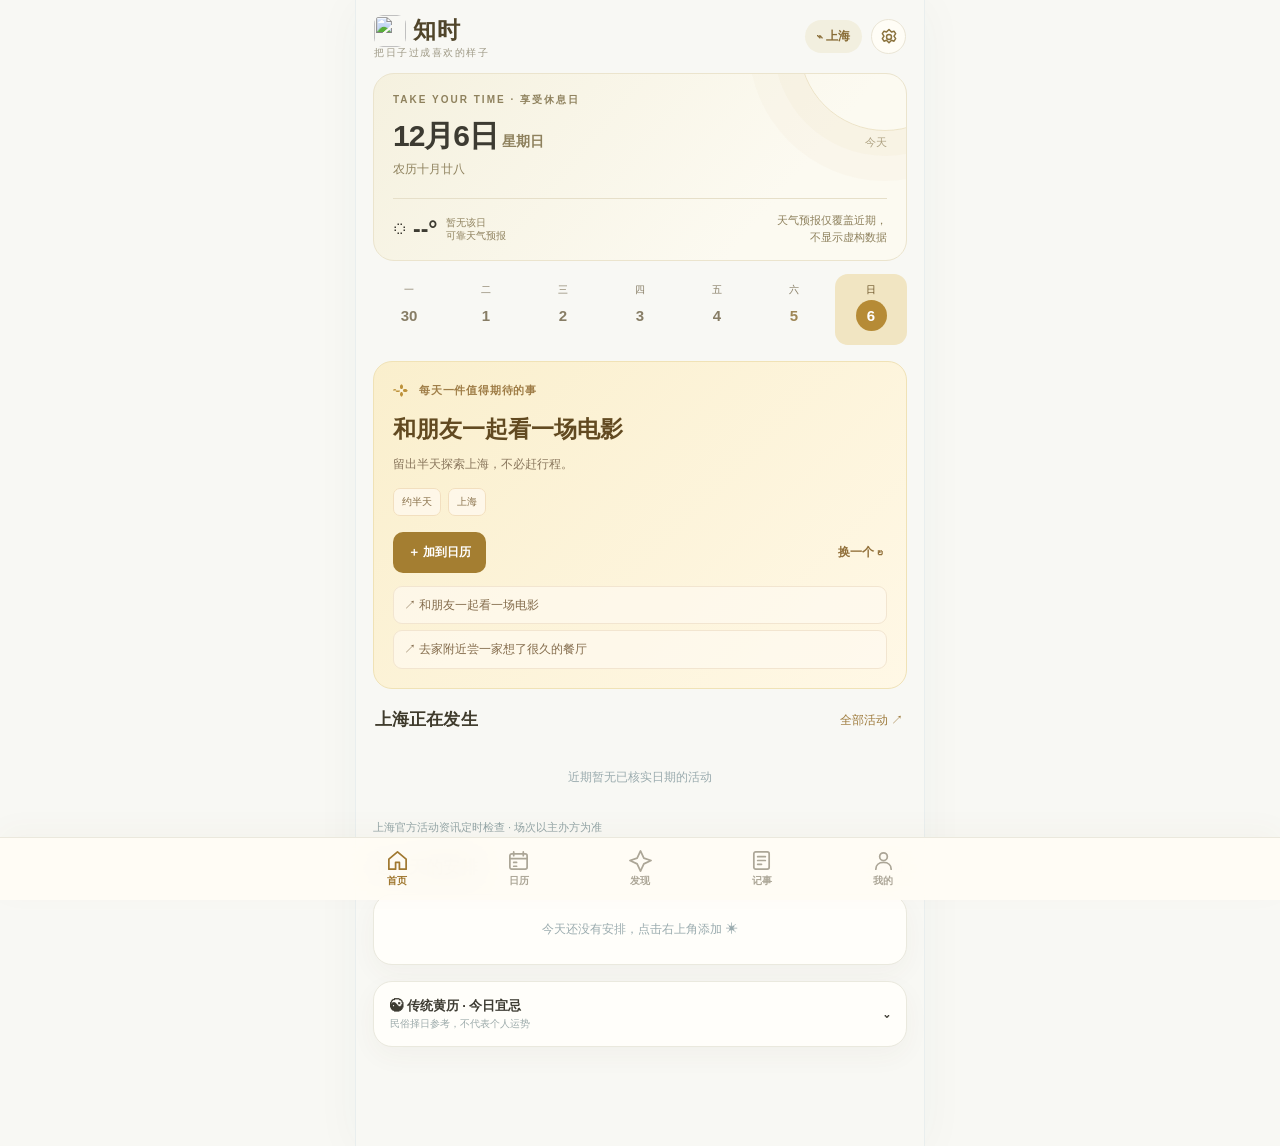
==== commit 9394283f: "fix: deploy original osmanthus watercolor artwork for iOS home screen and PWA icons" ====
--- a/site/app.html
+++ b/site/app.html
@@ -2,7 +2,7 @@
 <html lang="zh-CN"><head>
 <meta charset="UTF-8"><meta name="viewport" content="width=device-width,initial-scale=1,viewport-fit=cover">
 <meta name="theme-color" content="#f8f8f4"><meta name="apple-mobile-web-app-capable" content="yes"><meta name="apple-mobile-web-app-status-bar-style" content="default">
-<link rel="manifest" href="/manifest.webmanifest"><link rel="apple-touch-icon" href="/apple-touch-icon.png">
+<link rel="manifest" href="/manifest.webmanifest?v=wcosm20261014a"><link rel="apple-touch-icon" href="/apple-touch-icon.png?v=wcosm20261014a">
 <title>知时 · 上海生活日历</title>
 <style>
 :root{--ink:#163e46;--sub:#60757a;--mute:#95a5a8;--page:#f5f7f6;--paper:#fff;--primary:#0e5963;--border:#e6eded;--blue:#edf4f6;--blue2:#c9e0e5;--mint:#eaf4ee;--sun:#f8efd7;--brown:#82623a;--shadow:0 10px 32px rgba(27,64,66,.045);--safe:env(safe-area-inset-bottom,0px)}
@@ -53,7 +53,7 @@
 @media(max-width:390px){.act-links a,.act-links button{font-size:10px;padding:7px 8px}.header .brand{font-size:21px}}
 </style></head><body>
 <div class="app">
-<header class="header"><div><div class="brand"><span class="brand-mark" aria-hidden="true"><svg viewBox="0 0 44 44" fill="none"><path d="M22 7.5c-4 6-4 11 0 14.1 4-3.1 4-8.1 0-14.1ZM36.5 22c-6-4-11-4-14.1 0 3.1 4 8.1 4 14.1 0ZM22 36.5c4-6 4-11 0-14.1-4 3.1-4 8.1 0 14.1ZM7.5 22c6 4 11 4 14.1 0-3.1-4-8.1-4-14.1 0Z" fill="#C9993D"/><circle cx="22" cy="22" r="3.5" fill="#FFF8E5"/><path d="M10 34h24" stroke="#9EAD88" stroke-width="1.8" stroke-linecap="round"/></svg></span><span>知时</span></div><div class="tagline">把日子过成喜欢的样子</div></div><div class="header-actions"><span class="location">⌁ 上海</span><button class="circle" id="settingsShortcut" aria-label="设置"><svg viewBox="0 0 24 24"><circle cx="12" cy="12" r="3"/><path d="M4 8l2-3 3 1 3-3 3 3 3-1 2 3-2 3 2 3-2 3-3-1-3 3-3-3-3 1-2-3 2-3z"/></svg></button></div></header>
+<header class="header"><div><div class="brand"><span class="brand-mark" aria-hidden="true"><img src="/icon-192.png?v=wcosm20261014a" width="32" height="32" style="width:32px;height:32px;object-fit:cover;border-radius:9px;display:block" alt=""></span><span>知时</span></div><div class="tagline">把日子过成喜欢的样子</div></div><div class="header-actions"><span class="location">⌁ 上海</span><button class="circle" id="settingsShortcut" aria-label="设置"><svg viewBox="0 0 24 24"><circle cx="12" cy="12" r="3"/><path d="M4 8l2-3 3 1 3-3 3 3 3-1 2 3-2 3 2 3-2 3-3-1-3 3-3-3-3 1-2-3 2-3z"/></svg></button></div></header>
 <section class="screen active" id="screen-home">
 <div class="intro"><div class="eyebrow" id="homeGreeting">SHANGHAI · TODAY</div><div class="date-row"><div><span class="date-large" id="homeDate">10月14日</span> <span class="weekday" id="homeWeekday">星期三</span></div><span class="today-flag" id="homeDateFlag">今天</span></div><div class="lunar" id="homeLunar">农历 · 节气</div><div class="intro-bottom"><div class="weather"><span class="weather-icon" id="weatherIcon">◌</span><span class="weather-number" id="weatherTemp">--°</span><span class="weather-meta" id="weatherDesc">正在获取<br>上海天气</span></div><span class="c-note" id="weatherAdvice">根据天气安排今天的小期待</span></div></div>
 <div class="mini-week" id="miniWeek"></div>
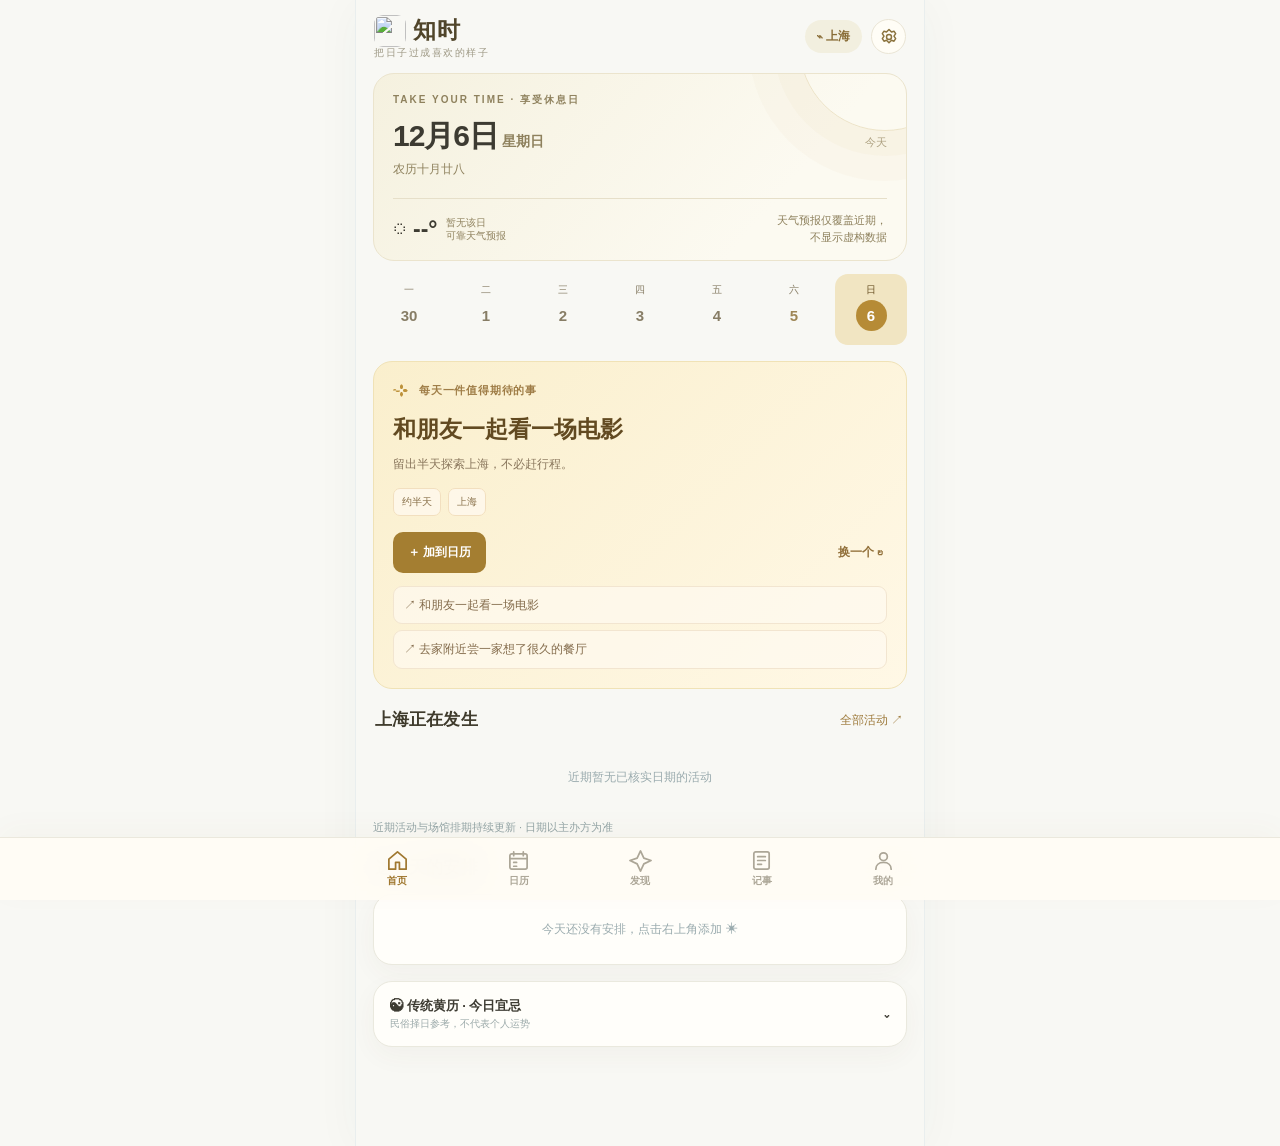
==== commit c327b821: "fix: refresh mobile event sources and rotate recommendations by date and kind" ====
--- a/site/app.html
+++ b/site/app.html
@@ -121,7 +121,14 @@
 function closeXhs(){$('xhsBackdrop').classList.remove('open')}
 function legacyCopy(text){const t=document.createElement('textarea');t.value=text;t.style.cssText='position:fixed;left:-9999px;top:-9999px';document.body.append(t);t.select();const ok=document.execCommand('copy');t.remove();return ok}
 async function copyXhsKeyword(){const keyword=$('xhsCopy').dataset.keyword||'';try{if(navigator.clipboard&&window.isSecureContext)await navigator.clipboard.writeText(keyword);else if(!legacyCopy(keyword))throw Error('copy failed');toast('已复制：'+keyword)}catch(e){toast('无法自动复制，请长按上方活动名称复制')}}
-function upcoming(list,limit){const date=selected<TODAY?TODAY:selected;return [...list].filter(x=>x.end==null||x.end>=date).sort((a,b)=>{const aActive=a.start&&a.start<=date&&a.end>=date,bActive=b.start&&b.start<=date&&b.end>=date;if(aActive!==bActive)return aActive?-1:1;return (a.start||'9999').localeCompare(b.start||'9999')}).slice(0,limit)}
+function upcoming(list,limit){const date=selected<TODAY?TODAY:selected;
+const rank=e=>{if(!e.start)return 200;const start=e.start>date?e.start:date;const days=Math.round((Date.parse(start+'T12:00:00+08:00')-Date.parse(date+'T12:00:00+08:00'))/86400000);const length=e.end?Math.round((Date.parse(e.end+'T12:00:00+08:00')-Date.parse(e.start+'T12:00:00+08:00'))/86400000):0;return days+(e.start<date?14:0)+(length>=21?9:0)};
+const eligible=list.filter(x=>!x.end||x.end>=date).sort((a,b)=>rank(a)-rank(b)||String(a.end).localeCompare(String(b.end)));
+const dated=eligible.filter(x=>x.start).slice(0,11),shift=dated.length?(Number(date.slice(-2))+3*Number(date.slice(5,7)))%dated.length:0;
+const rotated=dated.slice(shift).concat(dated.slice(0,shift)),out=[],kinds=new Set();
+for(const e of rotated){if(out.length>=limit)break;if(!kinds.has(e.kind)){out.push(e);kinds.add(e.kind)}}
+for(const e of rotated.concat(eligible.filter(x=>!x.start))){if(out.length>=limit)break;if(!out.some(x=>x.id===e.id))out.push(e)}
+return out}
 function eventEl(item){let node=document.createElement('article');node.className='activity-card';let art=document.createElement('div');art.className='activity-art '+(/公园|花展/.test(item.kind)?'park':/舞剧|音乐剧|音乐会/.test(item.kind)?'show':/景点|迪士尼|巡游/.test(item.kind)?'landmark':'live');let allowedImg=validUrl(item.imageUrl||'',['whlyj.sh.gov.cn','shanghai.gov.cn','shanghaidisneyresort.com','shanghaimuseum.cn']);if(allowedImg){let img=document.createElement('img');img.src=allowedImg;img.alt=item.title;img.loading='lazy';img.onerror=()=>img.remove();art.append(img);}let sym=document.createElement('span');sym.className='art-icon';sym.textContent=({公园:'✳',展览:'▧',音乐会:'♫',音乐剧:'♫',迪士尼:'✦',巡游:'✦',舞剧:'✳'})[item.kind]||'✧';let cap=document.createElement('span');cap.className='art-caption';cap.textContent=item.kind+' · 上海';art.append(sym,cap);let content=document.createElement('div');content.className='activity-content';let type=document.createElement('span');type.className='small-type';type.textContent=item.kind+' · '+(item.area||'上海');let title=document.createElement('h3');title.textContent=item.title;let time=document.createElement('p');time.textContent=(item.start?item.start.slice(5)+(item.end&&item.end!==item.start?' - '+item.end.slice(5):''):'常设 / 查询开放时间');let loc=document.createElement('p');loc.textContent='⌖ '+item.location;let links=document.createElement('div');links.className='act-links';let src=validUrl(item.source,['whlyj.sh.gov.cn','shanghai.gov.cn','shanghaidisneyresort.com','shanghaimuseum.cn','shcstheatre.com','shsymphony.cn','sina.cn','meet-in-shanghai.net']);if(src){let a=document.createElement('a');a.href=src;a.target='_blank';a.rel='noopener noreferrer';a.textContent='官方 / 来源 ↗';links.append(a)}let xlink=document.createElement('button');xlink.type='button';xlink.className='xhs';xlink.textContent='小红书 · 查看方式 ↗';xlink.setAttribute('aria-label','查看'+item.title+'的小红书入口');xlink.onclick=()=>openXhs(item);links.append(xlink);let addBtn=document.createElement('button');addBtn.className='add';addBtn.textContent='＋收藏';addBtn.onclick=()=>{const date=item.start&&item.start>=TODAY?item.start:selected;pushMemo({title:item.title,date,detail:item.location+' · '+item.time,category:'fun'});toast('已加入 '+date+' 的日历')};links.append(addBtn);content.append(type,title,time,loc,links);node.append(art,content);return node}
 function renderHomeEvents(){let data=upcoming(events,3);$('homeEvents').replaceChildren(...data.map(eventEl));if(!data.length)$('homeEvents').innerHTML='<div class="empty">近期暂无已核实日期的活动</div>'}
 function renderMemosHome(){let list=memos.filter(x=>x.date===selected).sort((a,b)=>(a.time||'99:99').localeCompare(b.time||'99:99'));$('homeMemos').replaceChildren(...list.map(memoEl));if(!list.length)$('homeMemos').innerHTML='<div class="empty">今天还没有安排，点击右上角添加 ✳</div>'}
@@ -142,7 +149,11 @@
 function dismissMemo(){$('memoBackdrop').classList.remove('open')}
 const weatherCodes=c=>c===0?'晴':c<=3?'多云':c<=48?'雾':c<=67?'雨':c<=77?'雪':c<=82?'阵雨':'雷雨';
 async function loadWeather(){try{let r=await fetch('https://api.open-meteo.com/v1/forecast?latitude=31.2304&longitude=121.4737&daily=weather_code,temperature_2m_max,temperature_2m_min,precipitation_probability_max&timezone=Asia%2FShanghai&forecast_days=16');if(!r.ok)throw Error(r.status);let o=await r.json();o.daily.time.forEach((s,i)=>weatherDays[s]={code:o.daily.weather_code[i],label:weatherCodes(o.daily.weather_code[i]),hi:Math.round(o.daily.temperature_2m_max[i]),lo:Math.round(o.daily.temperature_2m_min[i]),rain:o.daily.precipitation_probability_max[i]??0});renderDayIntro()}catch(e){$('weatherAdvice').textContent='天气暂时无法联网获取，请稍后重试';renderDayIntro()}}
-async function loadPublic(){let answers=await Promise.allSettled([fetch('/data/events.json',{cache:'no-cache'}).then(r=>r.json()),fetch('/data/ideas-2026-10.json',{cache:'no-cache'}).then(r=>r.json()),fetch('/data/leads.json',{cache:'no-cache'}).then(r=>r.json())]);if(answers[0].status==='fulfilled')events=answers[0].value.events||[];if(answers[1].status==='fulfilled')ideas=answers[1].value.ideas||[];if(answers[2].status==='fulfilled'){official=answers[2].value.items||[];if(answers[2].value.checkedAt)$('feedTime').textContent='最近检查 '+answers[2].value.checkedAt.slice(0,16).replace('T',' ');}else{$('feedTime').textContent='暂无更新'}$('activityFreshness').textContent='上海官方活动资讯定时检查 · 场次以主办方为准';renderFilters();renderOfficial();render()}
+async function loadPublic(){let answers=await Promise.allSettled([fetch('/data/events.json',{cache:'no-cache'}).then(r=>r.json()),fetch('/data/ideas-2026-10.json',{cache:'no-cache'}).then(r=>r.json()),fetch('/data/leads.json',{cache:'no-cache'}).then(r=>r.json()),fetch('/data/events-auto.json',{cache:'no-cache'}).then(r=>r.json())]);if(answers[0].status==='fulfilled')events=answers[0].value.events||[];
+if(answers[3].status==='fulfilled'&&Array.isArray(answers[3].value.events)){let seen=new Set(events.map(e=>e.title.replace(/[《》·：:（）()\s]/g,'').slice(0,18)+'|'+(e.start||'')));for(const x of answers[3].value.events){let key=x.title.replace(/[《》·：:（）()\s]/g,'').slice(0,18)+'|'+(x.start||'');if(!seen.has(key)){seen.add(key);events.push(x)}}}
+if(answers[1].status==='fulfilled')ideas=answers[1].value.ideas||[];
+if(answers[2].status==='fulfilled'){const all=answers[2].value.items||[];const include=/展览|看新展|美术|花展|秋菊|向日葵|剧场|演出|音乐|舞台|市集|阅读|文化活动|艺术|夜游|公园|快闪|剧院/;const exclude=/干部|致辞|出席|方阵|十五五|发展规划|综述|报告|座谈|政策|工作会议/;official=all.filter(x=>x.url&&x.title&&x.publishedAt>=add(TODAY,-28)&&include.test(x.title)&&!exclude.test(x.title));if(answers[2].value.checkedAt)$('feedTime').textContent='最近检查 '+answers[2].value.checkedAt.slice(0,16).replace('T',' ');}else{$('feedTime').textContent='暂无更新'}
+$('activityFreshness').textContent='近期活动与场馆排期持续更新 · 日期以主办方为准';renderFilters();renderOfficial();render()}
 $('addIdea').onclick=()=>{let i=chosenIdea();pushMemo({title:i.title,date:selected,detail:i.desc+' · '+i.place,category:'fun'});toast('已加入这一天的安排')};$('rotateIdea').onclick=()=>{ideaVariant=(ideaVariant+1)%3;renderIdea()};$('homeAddMemo').onclick=()=>openMemo();$('noteAdd').onclick=()=>openMemo();$('settingsShortcut').onclick=()=>go('me');document.querySelectorAll('[data-goto]').forEach(b=>b.onclick=()=>go(b.dataset.goto));document.querySelectorAll('[data-tab]').forEach(b=>b.onclick=()=>go(b.dataset.tab));$('prevMonth').onclick=()=>{let [y,m]=parts(month+'-01'),d=new Date(Date.UTC(y,m-2,1));month=d.getUTCFullYear()+'-'+pad(d.getUTCMonth()+1);renderMonth()};$('nextMonth').onclick=()=>{let [y,m]=parts(month+'-01'),d=new Date(Date.UTC(y,m,1));month=d.getUTCFullYear()+'-'+pad(d.getUTCMonth()+1);renderMonth()};$('currentMonth').onclick=()=>choose(TODAY);$('eventSearch').oninput=renderEvents;$('eventPeriod').onchange=renderEvents;$('closeXhs').onclick=closeXhs;$('xhsBackdrop').onclick=e=>{if(e.target===$('xhsBackdrop'))closeXhs()};$('xhsCopy').onclick=copyXhsKeyword;$('closeMemo').onclick=dismissMemo;$('memoBackdrop').onclick=e=>{if(e.target===$('memoBackdrop'))dismissMemo()};$('memoForm').onsubmit=e=>{e.preventDefault();let title=$('memoTitle').value.trim();if(!title)return;pushMemo({date:$('memoDate').value,title,detail:$('memoDetail').value.trim(),category:memoCategory,time:$('memoTime').value});dismissMemo();toast('备忘已保存')};
 document.addEventListener('keydown',e=>{if(e.key==='Escape'){closeXhs();dismissMemo()}});$('birthInput').value=profile.birthday||'';$('saveBirthday').onclick=()=>{profile.birthday=$('birthInput').value;localStorage.setItem(PROFILE_KEY,JSON.stringify(profile));toast('生日已保存在本机')};
 $('exportNotes').onclick=()=>{let data={format:'zhishi-backup-v1',exportedAt:new Date().toISOString(),memos,profile},blob=new Blob([JSON.stringify(data,null,2)],{type:'application/json'}),a=document.createElement('a');a.href=URL.createObjectURL(blob);a.download='知时-个人数据-'+TODAY+'.json';a.click();setTimeout(()=>URL.revokeObjectURL(a.href),1000)};
